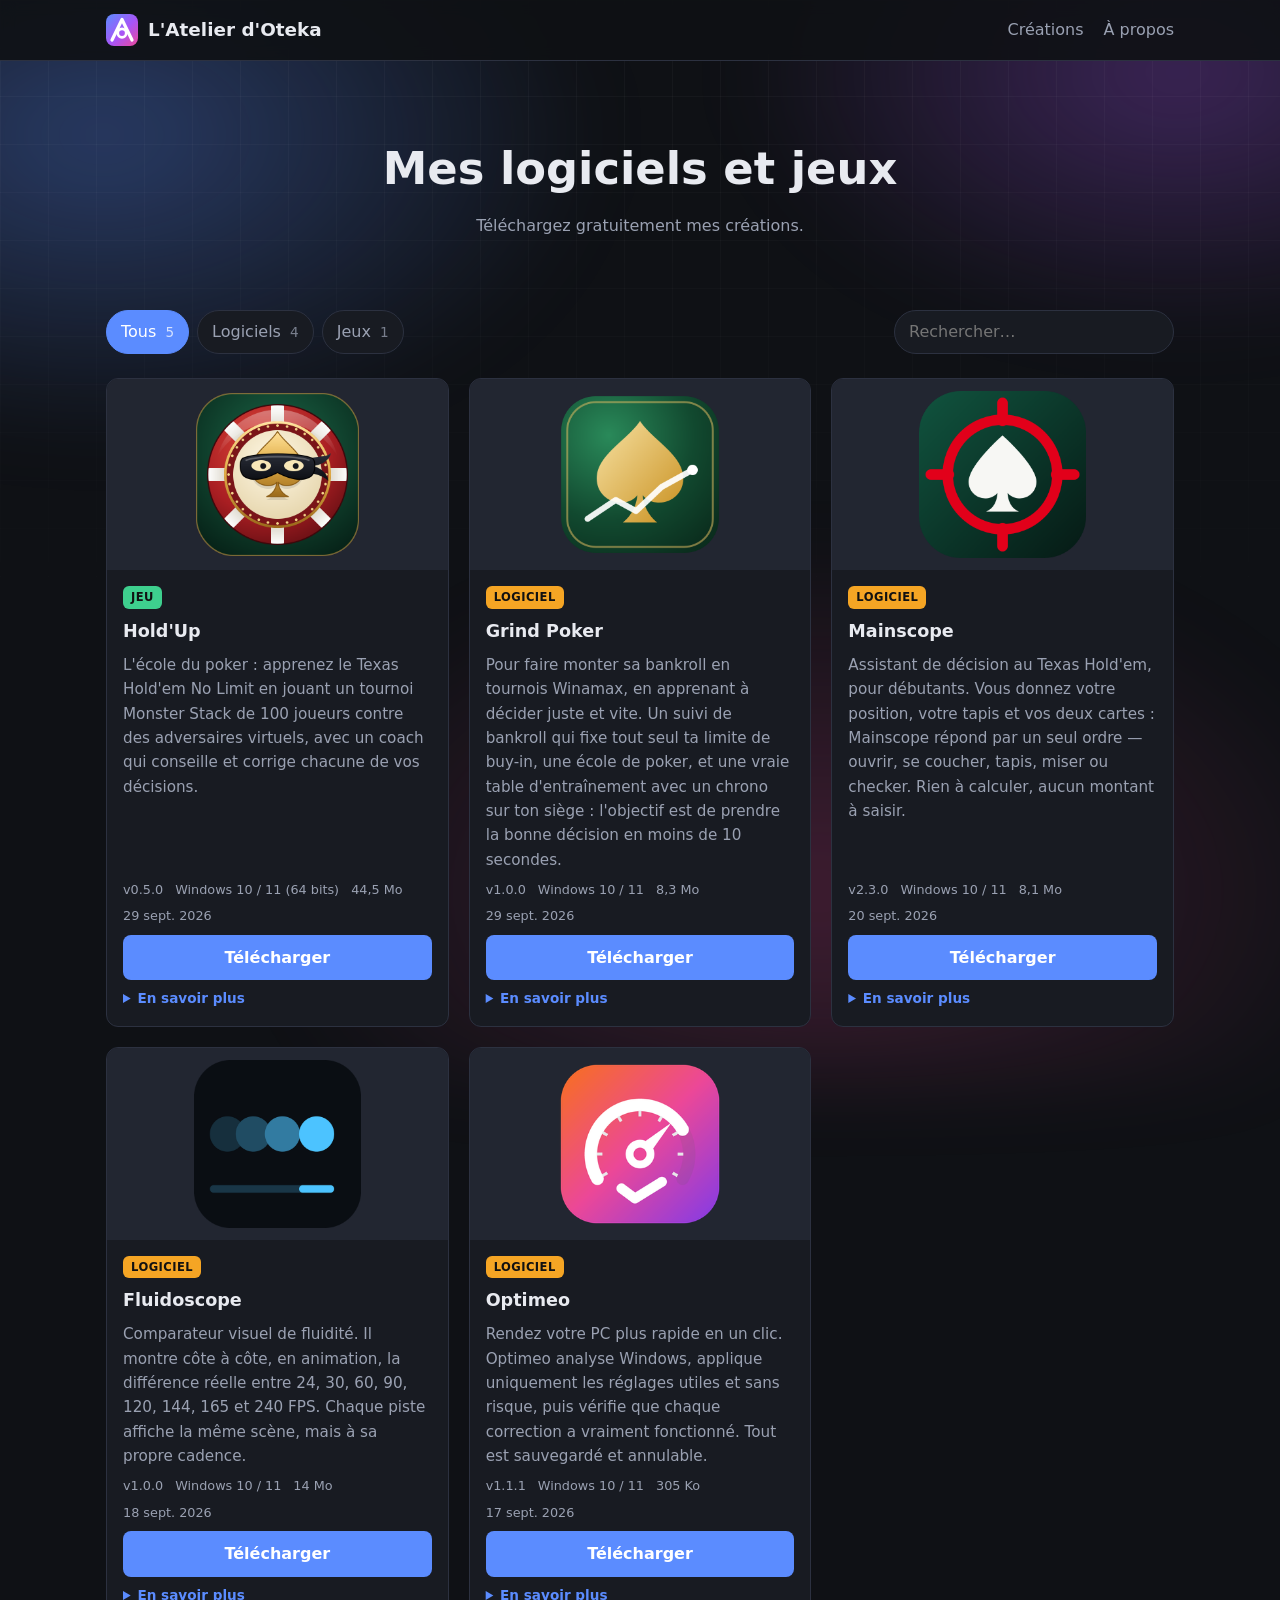
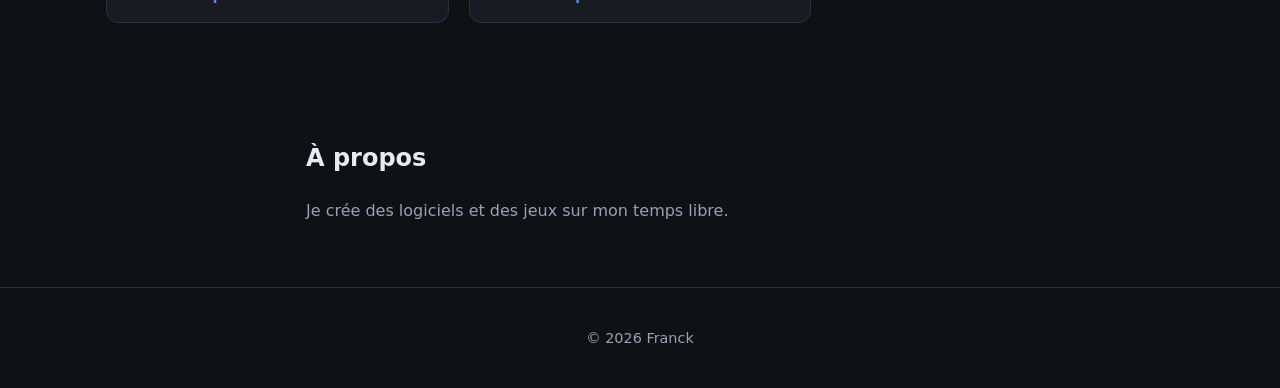
==== index.html @ 293b84cc "Réorganise les cartes et range le CSS - Cartes compactes : points forts, note et historique regroupé" ====
<!DOCTYPE html>
<!--
  index.html — Page unique du site de téléchargement.
  Le contenu (liste des créations, nom du site) est défini dans js/creations.js.
  L'affichage est généré par js/app.js. Aucune modification nécessaire ici
  pour ajouter une création.
-->
<html lang="fr">
<head>
  <meta charset="UTF-8">
  <meta name="viewport" content="width=device-width, initial-scale=1.0">
  <title>L'Atelier d'Oteka</title>
  <meta name="description" content="Logiciels et jeux à télécharger gratuitement.">
  <link rel="icon" type="image/svg+xml" href="images/logo.svg">
  <link rel="apple-touch-icon" href="images/logo-512.png">
  <link rel="stylesheet" href="css/style.css">
</head>
<body>

  <!-- En-tête : nom du site + navigation -->
  <header class="entete">
    <div class="conteneur entete__contenu">
      <!-- Le nom est dans un <span> séparé : app.js le remplace sans effacer l'image -->
      <a href="#" class="logo">
        <img class="logo__image" src="images/logo.svg" alt="" width="32" height="32">
        <span id="site-nom">L'Atelier d'Oteka</span>
      </a>
      <nav class="nav">
        <a href="#creations">Créations</a>
        <a href="#apropos">À propos</a>
      </nav>
    </div>
  </header>

  <main>
    <!-- Bandeau d'accueil -->
    <section class="hero">
      <div class="conteneur">
        <h1 id="site-titre">Mes logiciels et jeux</h1>
        <p id="site-description" class="hero__texte">Téléchargez gratuitement mes créations.</p>
      </div>
    </section>

    <!-- Liste des créations -->
    <section id="creations" class="conteneur section">
      <!-- Barre d'outils : filtres par type + recherche -->
      <div class="outils">
        <div class="filtres" role="tablist" aria-label="Filtrer par type">
          <button class="filtre actif" data-filtre="tous">Tous <span class="compteur" data-compteur="tous">0</span></button>
          <button class="filtre" data-filtre="logiciel">Logiciels <span class="compteur" data-compteur="logiciel">0</span></button>
          <button class="filtre" data-filtre="jeu">Jeux <span class="compteur" data-compteur="jeu">0</span></button>
        </div>
        <input type="search" id="recherche" class="recherche" placeholder="Rechercher…" aria-label="Rechercher une création">
      </div>

      <!-- Grille remplie par app.js -->
      <div id="grille" class="grille" aria-live="polite"></div>

      <!-- Message affiché quand aucune création ne correspond -->
      <p id="vide" class="vide" hidden>Aucune création pour le moment. Revenez bientôt !</p>
    </section>

    <!-- À propos -->
    <section id="apropos" class="conteneur section apropos">
      <h2>À propos</h2>
      <p id="site-apropos">Je crée des logiciels et des jeux sur mon temps libre.</p>
    </section>
  </main>

  <footer class="pied">
    <div class="conteneur">
      <p>© <span id="annee"></span> <span id="site-auteur">Franck</span></p>
    </div>
  </footer>

  <!-- Ordre important : les données d'abord, puis le script d'affichage.
       Le ?v= force les navigateurs à recharger les scripts au lieu de servir
       une version gardée en cache : CHANGER CETTE DATE à chaque publication,
       sinon les visiteurs ne verront pas la nouvelle création. -->
  <script src="js/creations.js?v=2026-09-29"></script>
  <script src="js/app.js?v=2026-09-29"></script>
</body>
</html>
---- css/style.css ----
/* ==========================================================================
   style.css — Styles du site de téléchargement.
   Pour changer l'apparence, modifier d'abord les variables de :root
   (couleurs, arrondis, police). Thème par défaut : sombre et sobre.
   ========================================================================== */

/* ---------- Variables de thème ---------- */
:root {
  --fond: #0f1115;          /* fond de page */
  --surface: #181b22;       /* fond des cartes */
  --surface-2: #222631;     /* survol / champs */
  --bordure: #2c3140;
  --texte: #e8eaf0;
  --texte-doux: #9aa1b2;
  --accent: #5b8cff;        /* couleur principale (boutons, liens) */
  --accent-texte: #ffffff;
  --jeu: #3ecf8e;           /* badge "Jeu" */
  --logiciel: #f5a524;      /* badge "Logiciel" */
  --rayon: 12px;
  --police: system-ui, -apple-system, "Segoe UI", Roboto, sans-serif;
  /* Halos du fond animé */
  --halo-1: rgba(91, 140, 255, 0.35);   /* bleu (accent) */
  --halo-2: rgba(168, 85, 247, 0.30);   /* violet */
  --halo-3: rgba(236, 72, 153, 0.22);   /* rose */
}

/* ---------- Base ---------- */
*, *::before, *::after { box-sizing: border-box; }
html { scroll-behavior: smooth; }
body {
  margin: 0;
  background: var(--fond);
  color: var(--texte);
  font-family: var(--police);
  line-height: 1.6;
}
a { color: var(--accent); text-decoration: none; }
img { max-width: 100%; display: block; }

.conteneur { width: 100%; max-width: 1100px; margin: 0 auto; padding: 0 16px; }
.section { padding: 48px 16px; }

/* ---------- Fond d'écran animé (100 % CSS, aucune image) ----------
   ::before = halos de couleur flous qui dérivent lentement
   ::after  = grille fine qui s'estompe vers le bas
   Couleurs modifiables via --halo-1/2/3 dans :root. */
body::before,
body::after {
  content: "";
  position: fixed;
  inset: 0;
  z-index: -1;
  pointer-events: none;
}
body::before {
  inset: -20%;
  background:
    radial-gradient(40% 35% at 20% 25%, var(--halo-1), transparent 70%),
    radial-gradient(35% 30% at 80% 20%, var(--halo-2), transparent 70%),
    radial-gradient(45% 40% at 60% 85%, var(--halo-3), transparent 70%);
  filter: blur(40px);
  animation: derive-halos 30s ease-in-out infinite alternate;
}
body::after {
  background-image:
    linear-gradient(rgba(255, 255, 255, 0.035) 1px, transparent 1px),
    linear-gradient(90deg, rgba(255, 255, 255, 0.035) 1px, transparent 1px);
  background-size: 48px 48px;
  -webkit-mask-image: linear-gradient(to bottom, #000 0%, transparent 75%);
  mask-image: linear-gradient(to bottom, #000 0%, transparent 75%);
}
@keyframes derive-halos {
  0%   { transform: translate(0, 0) rotate(0deg) scale(1); }
  50%  { transform: translate(4%, -3%) rotate(8deg) scale(1.08); }
  100% { transform: translate(-3%, 4%) rotate(-6deg) scale(1); }
}
/* Pas d'animation si l'utilisateur a demandé moins de mouvements */
@media (prefers-reduced-motion: reduce) {
  body::before { animation: none; }
}

/* ---------- En-tête ---------- */
.entete {
  position: sticky; top: 0; z-index: 10;
  background: rgba(15, 17, 21, 0.9);
  backdrop-filter: blur(8px);
  border-bottom: 1px solid var(--bordure);
}
.entete__contenu { display: flex; align-items: center; justify-content: space-between; height: 60px; }
.logo { display: flex; align-items: center; gap: 10px; color: var(--texte); font-weight: 700; font-size: 1.15rem; }
.logo__image { width: 32px; height: 32px; }
.nav { display: flex; gap: 20px; }
.nav a { color: var(--texte-doux); }
.nav a:hover { color: var(--texte); }
.logo, .nav a { white-space: nowrap; }

/* ---------- Bandeau d'accueil ---------- */
.hero { padding: 72px 0 24px; text-align: center; }
.hero h1 { margin: 0 0 8px; font-size: clamp(1.8rem, 5vw, 2.8rem); }
.hero__texte { margin: 0; color: var(--texte-doux); }

/* ---------- Barre d'outils (filtres + recherche) ---------- */
.outils { display: flex; flex-wrap: wrap; gap: 12px; justify-content: space-between; margin-bottom: 24px; }
.filtres { display: flex; flex-wrap: wrap; gap: 8px; }
.filtre {
  font: inherit; cursor: pointer;
  padding: 8px 14px; border-radius: 999px;
  border: 1px solid var(--bordure); background: var(--surface); color: var(--texte-doux);
}
.filtre:hover { background: var(--surface-2); color: var(--texte); }
.filtre.actif { background: var(--accent); border-color: var(--accent); color: var(--accent-texte); }
.compteur { opacity: 0.75; font-size: 0.85em; margin-left: 4px; }
.recherche {
  font: inherit; padding: 8px 14px; min-width: 220px; flex: 0 1 280px;
  border-radius: 999px; border: 1px solid var(--bordure);
  background: var(--surface); color: var(--texte);
}
.recherche:focus { outline: 2px solid var(--accent); outline-offset: 1px; }

/* ---------- Grille de cartes ---------- */
.grille { display: grid; grid-template-columns: repeat(auto-fill, minmax(260px, 1fr)); gap: 20px; }

.carte {
  display: flex; flex-direction: column;
  background: var(--surface); border: 1px solid var(--bordure);
  border-radius: var(--rayon); overflow: hidden;
  transition: transform 0.15s ease, border-color 0.15s ease;
}
.carte:hover { transform: translateY(-3px); border-color: var(--accent); }

/* contain : l'image entière reste visible (logo carré ou capture 16:9) */
.carte__image { aspect-ratio: 16 / 9; background: var(--surface-2); object-fit: contain; padding: 12px; width: 100%; }
/* Remplaçant quand aucune image n'est fournie : initiale du titre */
.carte__image--vide {
  display: flex; align-items: center; justify-content: center;
  font-size: 3rem; font-weight: 700; color: var(--texte-doux);
}

.carte__corps { display: flex; flex-direction: column; gap: 8px; padding: 16px; flex: 1; }
.carte__titre { margin: 0; font-size: 1.1rem; }
.carte__desc { margin: 0; color: var(--texte-doux); font-size: 0.95rem; flex: 1; }
.carte__infos { display: flex; flex-wrap: wrap; gap: 6px 12px; font-size: 0.8rem; color: var(--texte-doux); }

.badge {
  align-self: flex-start; font-size: 0.72rem; font-weight: 700; text-transform: uppercase;
  letter-spacing: 0.04em; padding: 2px 8px; border-radius: 6px; color: #111;
}
.badge--jeu { background: var(--jeu); }
.badge--logiciel { background: var(--logiciel); }

.bouton {
  display: inline-block; text-align: center; font-weight: 600;
  padding: 10px 14px; border-radius: 8px;
  background: var(--accent); color: var(--accent-texte);
}
.bouton:hover { filter: brightness(1.1); }
.bouton--desactive { background: var(--surface-2); color: var(--texte-doux); pointer-events: none; }

/* Bloc repliable « En savoir plus » : points forts, note, historique */
.details { font-size: 0.85rem; }
.details > summary { cursor: pointer; color: var(--accent); font-weight: 600; }
.details__contenu { display: flex; flex-direction: column; gap: 10px; margin-top: 10px; }
/* Liste optionnelle de points forts (champ "points" de creations.js) */
.carte__points { margin: 0; padding: 0; list-style: none; display: flex; flex-direction: column; gap: 4px; font-size: 0.85rem; }
.carte__points li { position: relative; padding-left: 18px; }
.carte__points li::before { content: "✓"; position: absolute; left: 0; color: var(--jeu); font-weight: 700; }
/* Message optionnel sous le bouton (champ "note" de creations.js) */
.carte__note {
  margin: 0; font-size: 0.78rem; line-height: 1.45; color: var(--texte-doux);
  padding: 8px 10px; border-radius: 8px; background: var(--surface-2);
}
/* Sous-bloc repliable « Historique des versions » (champ "historique") */
.historique { font-size: 0.82rem; border-top: 1px solid var(--bordure); padding-top: 8px; }
.historique summary { cursor: pointer; color: var(--accent); font-weight: 600; }
.historique__liste { list-style: none; margin: 8px 0 0; padding: 0; display: flex; flex-direction: column; gap: 10px; }
.historique__entete { display: flex; justify-content: space-between; gap: 8px; }
.historique__entete span { color: var(--texte-doux); }
.historique__version ul { margin: 4px 0 0; padding-left: 18px; color: var(--texte-doux); }

/* ---------- Divers ---------- */
.vide {
  text-align: center; color: var(--texte-doux);
  padding: 48px 16px; border: 1px dashed var(--bordure); border-radius: var(--rayon);
}
.apropos { max-width: 700px; }
.apropos p { color: var(--texte-doux); }
.pied { border-top: 1px solid var(--bordure); padding: 24px 0; text-align: center; color: var(--texte-doux); font-size: 0.9rem; }

/* ---------- Mobile ---------- */
@media (max-width: 560px) {
  .logo { font-size: 1rem; gap: 8px; }
  .logo__image { width: 28px; height: 28px; }
  .nav { gap: 12px; font-size: 0.9rem; }
  .recherche { flex: 1 1 100%; min-width: 0; }
  .hero { padding-top: 48px; }
}
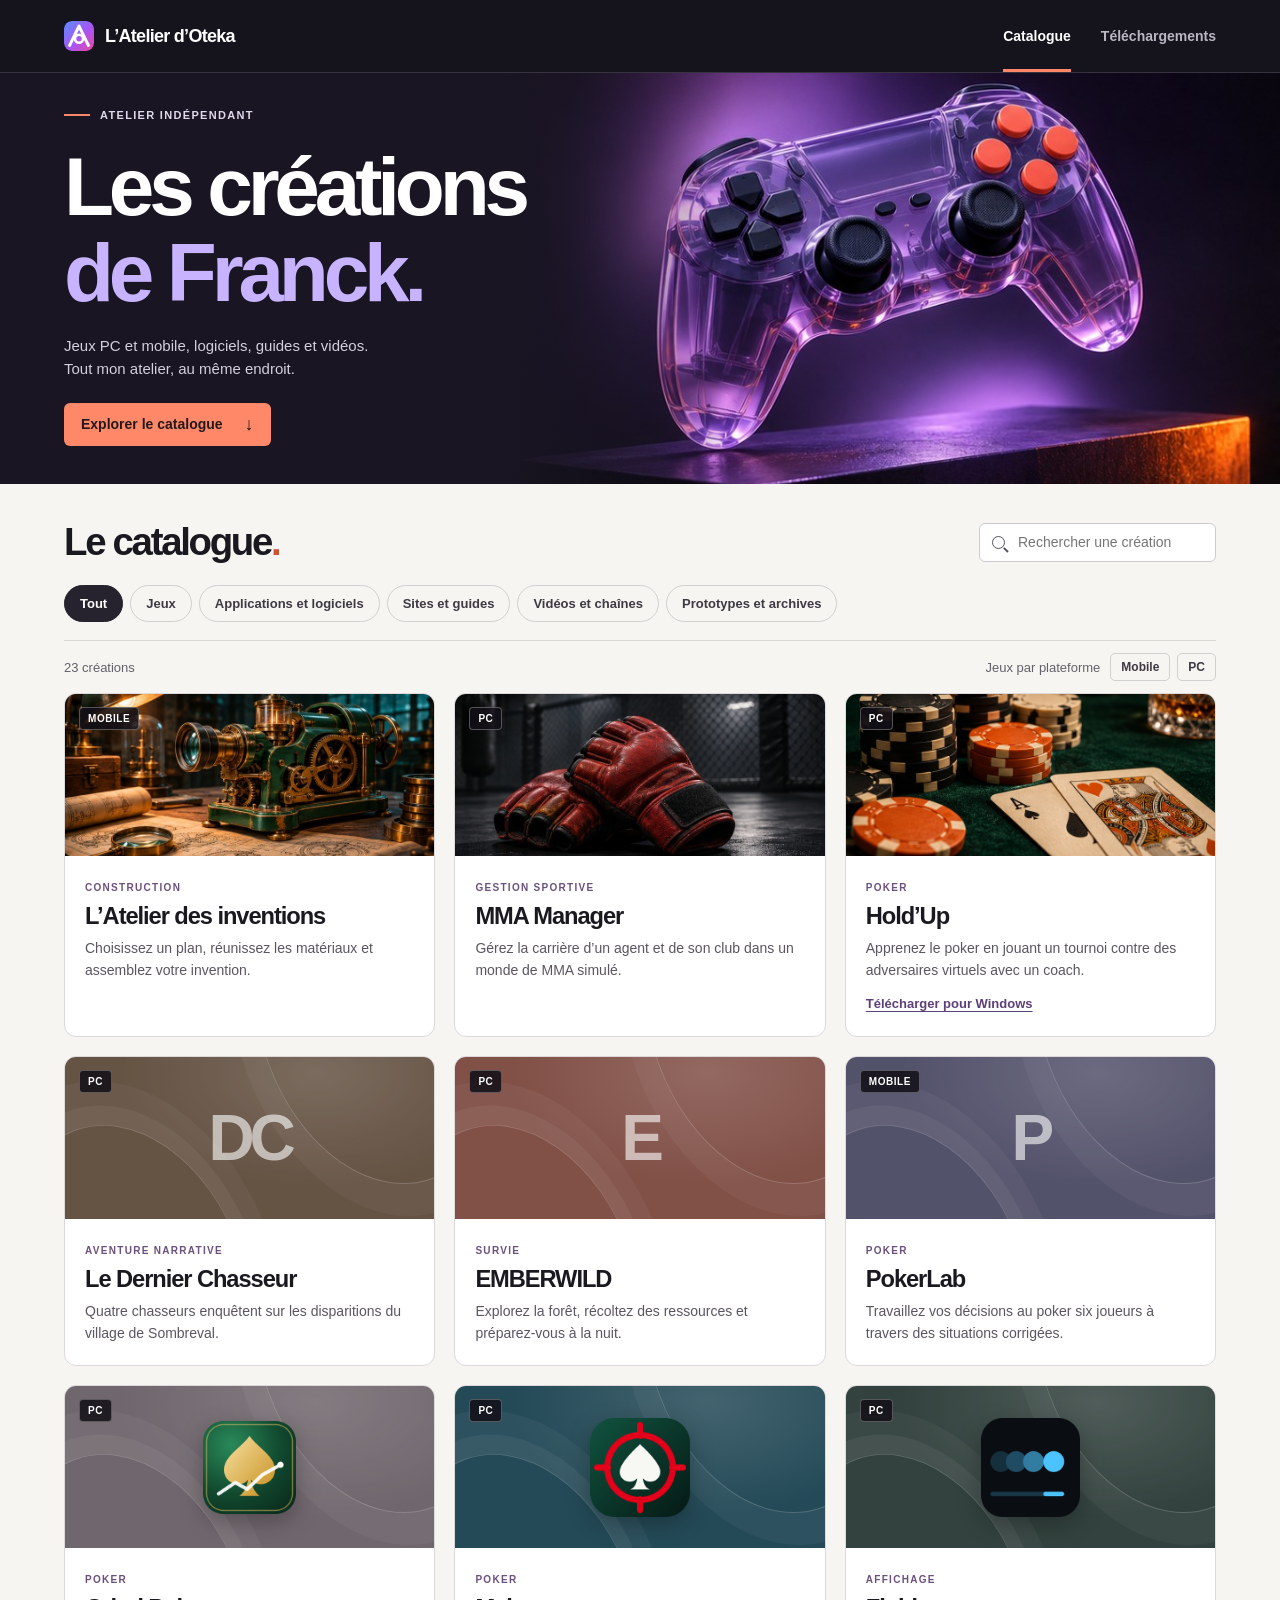
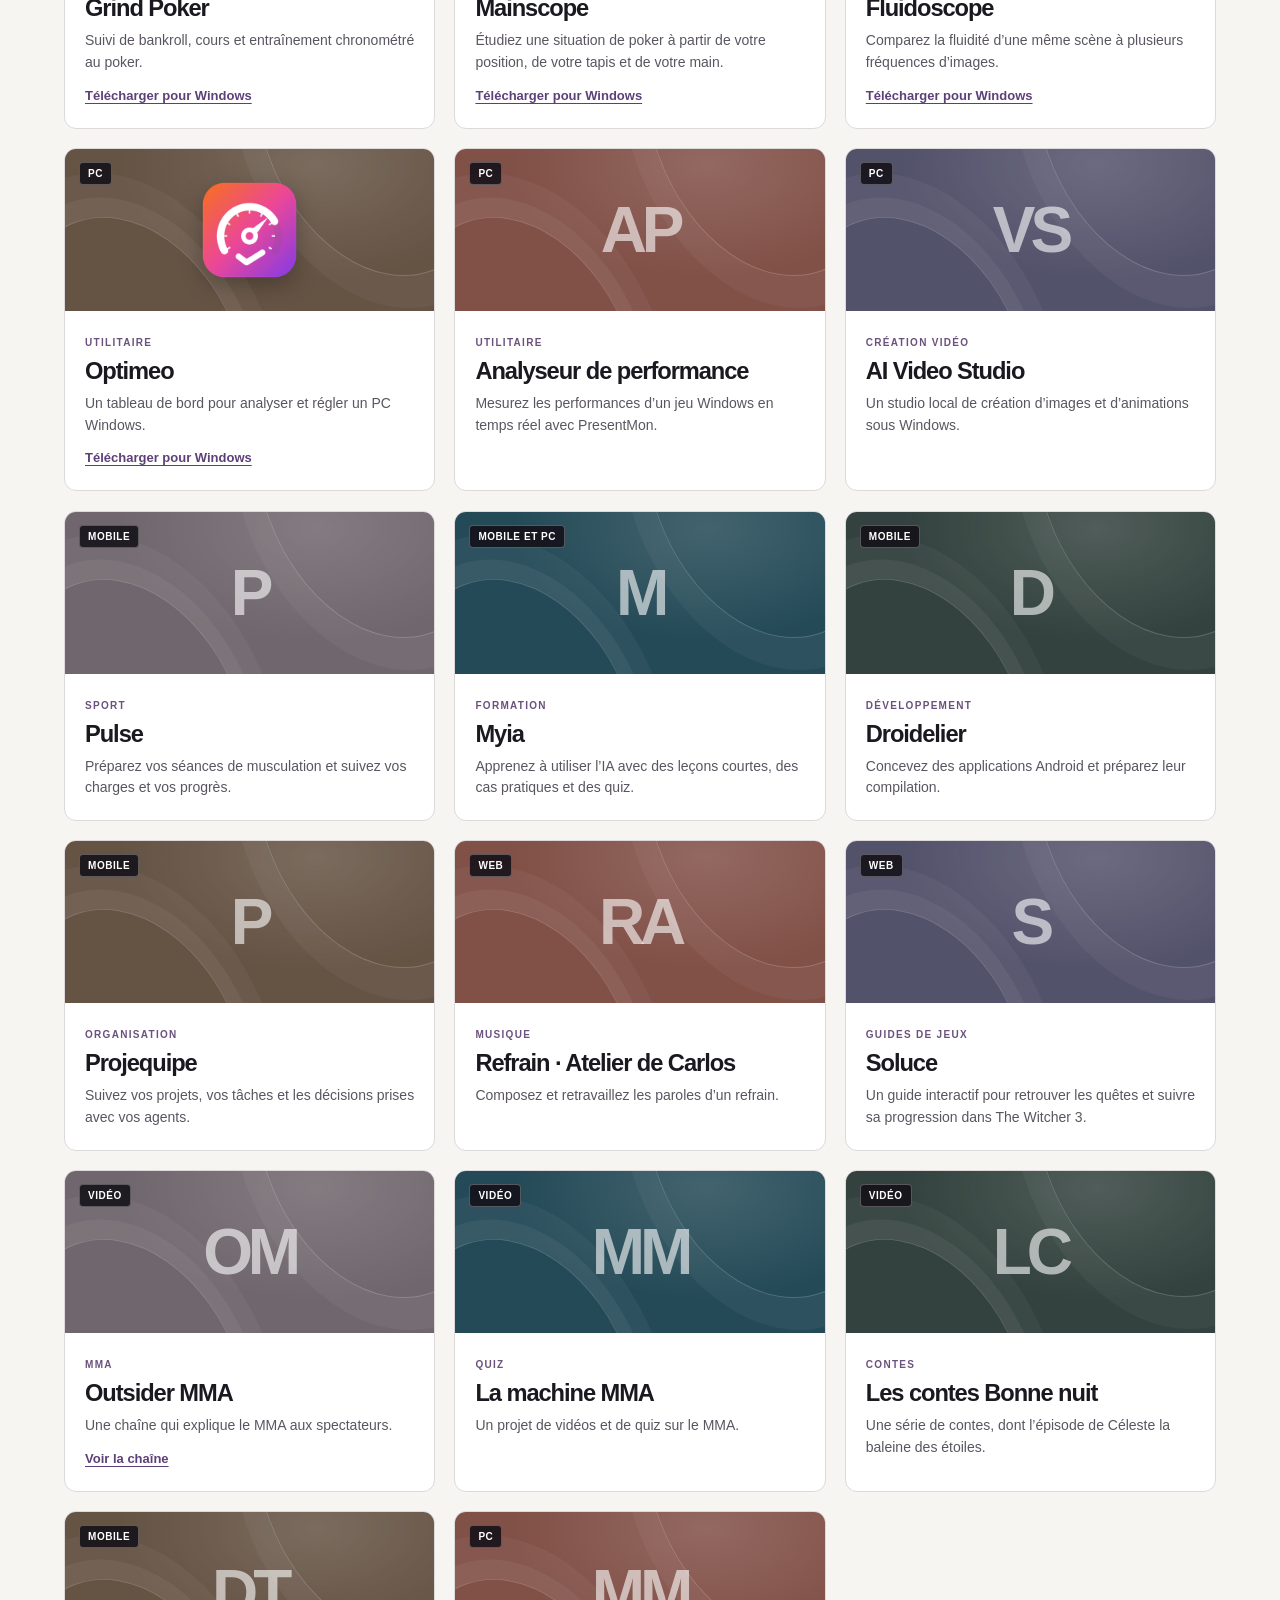
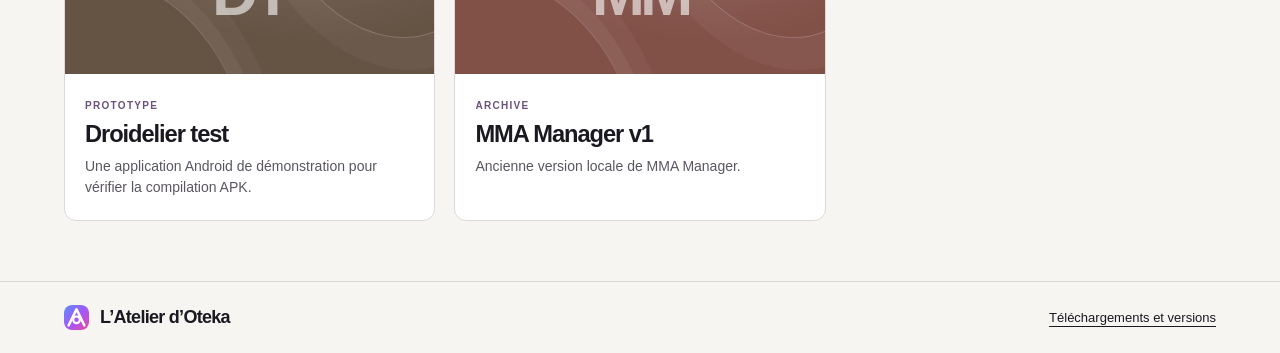
==== commit 525641d9: "Publier le catalogue de L’Atelier d’Oteka et la nouvelle page de téléchargements" ====
--- a/index.html
+++ b/index.html
@@ -1,83 +1,129 @@
-<!DOCTYPE html>
-<!--
-  index.html — Page unique du site de téléchargement.
-  Le contenu (liste des créations, nom du site) est défini dans js/creations.js.
-  L'affichage est généré par js/app.js. Aucune modification nécessaire ici
-  pour ajouter une création.
--->
+<!doctype html>
 <html lang="fr">
 <head>
-  <meta charset="UTF-8">
-  <meta name="viewport" content="width=device-width, initial-scale=1.0">
-  <title>L'Atelier d'Oteka</title>
-  <meta name="description" content="Logiciels et jeux à télécharger gratuitement.">
-  <link rel="icon" type="image/svg+xml" href="images/logo.svg">
-  <link rel="apple-touch-icon" href="images/logo-512.png">
-  <link rel="stylesheet" href="css/style.css">
+  <meta charset="utf-8">
+  <meta name="viewport" content="width=device-width,initial-scale=1">
+  <meta name="description" content="Les jeux, applications, guides et vidéos de Franck.">
+  <meta name="theme-color" content="#15131c">
+  <link rel="icon" href="images/logo.svg">
+  <link rel="stylesheet" href="css/atelier.css">
+  <title>Catalogue — L’Atelier d’Oteka</title>
 </head>
-<body>
-
-  <!-- En-tête : nom du site + navigation -->
-  <header class="entete">
-    <div class="conteneur entete__contenu">
-      <!-- Le nom est dans un <span> séparé : app.js le remplace sans effacer l'image -->
-      <a href="#" class="logo">
-        <img class="logo__image" src="images/logo.svg" alt="" width="32" height="32">
-        <span id="site-nom">L'Atelier d'Oteka</span>
-      </a>
-      <nav class="nav">
-        <a href="#creations">Créations</a>
-        <a href="#apropos">À propos</a>
-      </nav>
-    </div>
-  </header>
-
-  <main>
-    <!-- Bandeau d'accueil -->
-    <section class="hero">
-      <div class="conteneur">
-        <h1 id="site-titre">Mes logiciels et jeux</h1>
-        <p id="site-description" class="hero__texte">Téléchargez gratuitement mes créations.</p>
-      </div>
-    </section>
-
-    <!-- Liste des créations -->
-    <section id="creations" class="conteneur section">
-      <!-- Barre d'outils : filtres par type + recherche -->
-      <div class="outils">
-        <div class="filtres" role="tablist" aria-label="Filtrer par type">
-          <button class="filtre actif" data-filtre="tous">Tous <span class="compteur" data-compteur="tous">0</span></button>
-          <button class="filtre" data-filtre="logiciel">Logiciels <span class="compteur" data-compteur="logiciel">0</span></button>
-          <button class="filtre" data-filtre="jeu">Jeux <span class="compteur" data-compteur="jeu">0</span></button>
-        </div>
-        <input type="search" id="recherche" class="recherche" placeholder="Rechercher…" aria-label="Rechercher une création">
-      </div>
-
-      <!-- Grille remplie par app.js -->
-      <div id="grille" class="grille" aria-live="polite"></div>
-
-      <!-- Message affiché quand aucune création ne correspond -->
-      <p id="vide" class="vide" hidden>Aucune création pour le moment. Revenez bientôt !</p>
-    </section>
-
-    <!-- À propos -->
-    <section id="apropos" class="conteneur section apropos">
-      <h2>À propos</h2>
-      <p id="site-apropos">Je crée des logiciels et des jeux sur mon temps libre.</p>
-    </section>
-  </main>
-
-  <footer class="pied">
-    <div class="conteneur">
-      <p>© <span id="annee"></span> <span id="site-auteur">Franck</span></p>
-    </div>
-  </footer>
-
-  <!-- Ordre important : les données d'abord, puis le script d'affichage.
-       Le ?v= force les navigateurs à recharger les scripts au lieu de servir
-       une version gardée en cache : CHANGER CETTE DATE à chaque publication,
-       sinon les visiteurs ne verront pas la nouvelle création. -->
-  <script src="js/creations.js?v=2026-09-29"></script>
-  <script src="js/app.js?v=2026-09-29"></script>
-</body>
-</html>
+<body><header class="top"><div class="wrap topline">
+  <a class="brand" href="index.html"><img src="images/logo.svg" width="30" height="30" alt="">L’Atelier d’Oteka</a>
+  <nav class="mainnav" aria-label="Navigation principale">
+    <a href="#catalogue" aria-current="page">Catalogue</a>
+    <a href="telechargements.html">Téléchargements</a>
+  </nav>
+</div></header>
+<main>
+  <section class="hero"><div class="hero-art" aria-hidden="true"></div><div class="wrap hero-inner">
+    <div class="hero-copy"><p class="kicker"><i></i> Atelier indépendant</p>
+    <h1>Les créations<br><em>de Franck.</em></h1>
+    <p class="intro">Jeux PC et mobile, logiciels, guides et vidéos.<br>Tout mon atelier, au même endroit.</p>
+    <a class="action" href="#catalogue">Explorer le catalogue <span aria-hidden="true">↓</span></a>
+    </div></div></section>
+  <section id="catalogue" class="wrap collection" aria-labelledby="catalogue-title">
+    <div class="sectionhead"><h2 id="catalogue-title">Le catalogue<span class="dot">.</span></h2><label class="search"><span aria-hidden="true" class="lens"></span><input id="q" type="search" aria-label="Rechercher une création" placeholder="Rechercher une création"></label></div>
+    <nav class="bar" aria-label="Catégories"><button data-category="-1" aria-pressed="true">Tout</button>
+<button data-category="0" aria-pressed="false">Jeux</button>
+<button data-category="1" aria-pressed="false">Applications et logiciels</button>
+<button data-category="2" aria-pressed="false">Sites et guides</button>
+<button data-category="3" aria-pressed="false">Vidéos et chaînes</button>
+<button data-category="4" aria-pressed="false">Prototypes et archives</button></nav>
+    <div class="subrow"><p aria-live="polite" id="result">23 créations</p><div class="devices" role="group" aria-label="Jeux par plateforme"><span>Jeux par plateforme</span><button data-platform="Mobile" aria-pressed="false">Mobile</button><button data-platform="PC" aria-pressed="false">PC</button></div></div>
+    <div class="cards"><article data-group="0" data-device="Mobile">
+    <div class="visual photo" style="--tint:#70666d"><img class="cover" src="images/inventions.jpg" alt="" loading="lazy"><span class="device">Mobile</span></div>
+    <div class="body"><span class="meta">Construction</span><h3>L’Atelier des inventions</h3><p>Choisissez un plan, réunissez les matériaux et assemblez votre invention.</p></div>
+  </article>
+<article data-group="0" data-device="PC">
+    <div class="visual photo" style="--tint:#244a57"><img class="cover" src="images/mma.jpg" alt="" loading="lazy"><span class="device">PC</span></div>
+    <div class="body"><span class="meta">Gestion sportive</span><h3>MMA Manager</h3><p>Gérez la carrière d’un agent et de son club dans un monde de MMA simulé.</p></div>
+  </article>
+<article data-group="0" data-device="PC">
+    <div class="visual photo" style="--tint:#33423e"><img class="cover" src="images/poker.jpg" alt="" loading="lazy"><span class="device">PC</span></div>
+    <div class="body"><span class="meta">Poker</span><h3>Hold’Up</h3><p>Apprenez le poker en jouant un tournoi contre des adversaires virtuels avec un coach.</p><a download href="telechargements/HoldUp-Installation-0.5.0.exe">Télécharger pour Windows</a></div>
+  </article>
+<article data-group="0" data-device="PC">
+    <div class="visual poster" style="--tint:#655344"><span class="lettermark" aria-hidden="true">DC</span><span class="device">PC</span></div>
+    <div class="body"><span class="meta">Aventure narrative</span><h3>Le Dernier Chasseur</h3><p>Quatre chasseurs enquêtent sur les disparitions du village de Sombreval.</p></div>
+  </article>
+<article data-group="0" data-device="PC">
+    <div class="visual poster" style="--tint:#815047"><span class="lettermark" aria-hidden="true">E</span><span class="device">PC</span></div>
+    <div class="body"><span class="meta">Survie</span><h3>EMBERWILD</h3><p>Explorez la forêt, récoltez des ressources et préparez-vous à la nuit.</p></div>
+  </article>
+<article data-group="0" data-device="Mobile">
+    <div class="visual poster" style="--tint:#53526b"><span class="lettermark" aria-hidden="true">P</span><span class="device">Mobile</span></div>
+    <div class="body"><span class="meta">Poker</span><h3>PokerLab</h3><p>Travaillez vos décisions au poker six joueurs à travers des situations corrigées.</p></div>
+  </article>
+<article data-group="1" data-device="PC">
+    <div class="visual poster" style="--tint:#70666d"><img class="emblem" src="images/grind-poker.png" alt="" loading="lazy"><span class="device">PC</span></div>
+    <div class="body"><span class="meta">Poker</span><h3>Grind Poker</h3><p>Suivi de bankroll, cours et entraînement chronométré au poker.</p><a download href="telechargements/GrindPoker-Installation-1.0.0.exe">Télécharger pour Windows</a></div>
+  </article>
+<article data-group="1" data-device="PC">
+    <div class="visual poster" style="--tint:#244a57"><img class="emblem" src="images/mainscope-1.0.0.png" alt="" loading="lazy"><span class="device">PC</span></div>
+    <div class="body"><span class="meta">Poker</span><h3>Mainscope</h3><p>Étudiez une situation de poker à partir de votre position, de votre tapis et de votre main.</p><a download href="telechargements/Mainscope-Installation-2.3.0.exe">Télécharger pour Windows</a></div>
+  </article>
+<article data-group="1" data-device="PC">
+    <div class="visual poster" style="--tint:#33423e"><img class="emblem" src="images/fluidoscope.png" alt="" loading="lazy"><span class="device">PC</span></div>
+    <div class="body"><span class="meta">Affichage</span><h3>Fluidoscope</h3><p>Comparez la fluidité d’une même scène à plusieurs fréquences d’images.</p><a download href="telechargements/Fluidoscope-1.0.0.exe">Télécharger pour Windows</a></div>
+  </article>
+<article data-group="1" data-device="PC">
+    <div class="visual poster" style="--tint:#655344"><img class="emblem" src="images/optimeo.png" alt="" loading="lazy"><span class="device">PC</span></div>
+    <div class="body"><span class="meta">Utilitaire</span><h3>Optimeo</h3><p>Un tableau de bord pour analyser et régler un PC Windows.</p><a download href="telechargements/Optimeo-Installation-1.1.1.exe">Télécharger pour Windows</a></div>
+  </article>
+<article data-group="1" data-device="PC">
+    <div class="visual poster" style="--tint:#815047"><span class="lettermark" aria-hidden="true">AP</span><span class="device">PC</span></div>
+    <div class="body"><span class="meta">Utilitaire</span><h3>Analyseur de performance</h3><p>Mesurez les performances d’un jeu Windows en temps réel avec PresentMon.</p></div>
+  </article>
+<article data-group="1" data-device="PC">
+    <div class="visual poster" style="--tint:#53526b"><span class="lettermark" aria-hidden="true">VS</span><span class="device">PC</span></div>
+    <div class="body"><span class="meta">Création vidéo</span><h3>AI Video Studio</h3><p>Un studio local de création d’images et d’animations sous Windows.</p></div>
+  </article>
+<article data-group="1" data-device="Mobile">
+    <div class="visual poster" style="--tint:#70666d"><span class="lettermark" aria-hidden="true">P</span><span class="device">Mobile</span></div>
+    <div class="body"><span class="meta">Sport</span><h3>Pulse</h3><p>Préparez vos séances de musculation et suivez vos charges et vos progrès.</p></div>
+  </article>
+<article data-group="1" data-device="Mobile et PC">
+    <div class="visual poster" style="--tint:#244a57"><span class="lettermark" aria-hidden="true">M</span><span class="device">Mobile et PC</span></div>
+    <div class="body"><span class="meta">Formation</span><h3>Myia</h3><p>Apprenez à utiliser l’IA avec des leçons courtes, des cas pratiques et des quiz.</p></div>
+  </article>
+<article data-group="1" data-device="Mobile">
+    <div class="visual poster" style="--tint:#33423e"><span class="lettermark" aria-hidden="true">D</span><span class="device">Mobile</span></div>
+    <div class="body"><span class="meta">Développement</span><h3>Droidelier</h3><p>Concevez des applications Android et préparez leur compilation.</p></div>
+  </article>
+<article data-group="1" data-device="Mobile">
+    <div class="visual poster" style="--tint:#655344"><span class="lettermark" aria-hidden="true">P</span><span class="device">Mobile</span></div>
+    <div class="body"><span class="meta">Organisation</span><h3>Projequipe</h3><p>Suivez vos projets, vos tâches et les décisions prises avec vos agents.</p></div>
+  </article>
+<article data-group="1" data-device="Web">
+    <div class="visual poster" style="--tint:#815047"><span class="lettermark" aria-hidden="true">RA</span><span class="device">Web</span></div>
+    <div class="body"><span class="meta">Musique</span><h3>Refrain · Atelier de Carlos</h3><p>Composez et retravaillez les paroles d’un refrain.</p></div>
+  </article>
+<article data-group="2" data-device="Web">
+    <div class="visual poster" style="--tint:#53526b"><span class="lettermark" aria-hidden="true">S</span><span class="device">Web</span></div>
+    <div class="body"><span class="meta">Guides de jeux</span><h3>Soluce</h3><p>Un guide interactif pour retrouver les quêtes et suivre sa progression dans The Witcher 3.</p></div>
+  </article>
+<article data-group="3" data-device="Vidéo">
+    <div class="visual poster" style="--tint:#70666d"><span class="lettermark" aria-hidden="true">OM</span><span class="device">Vidéo</span></div>
+    <div class="body"><span class="meta">MMA</span><h3>Outsider MMA</h3><p>Une chaîne qui explique le MMA aux spectateurs.</p><a href="https://youtube.com/@Outsidermma">Voir la chaîne</a></div>
+  </article>
+<article data-group="3" data-device="Vidéo">
+    <div class="visual poster" style="--tint:#244a57"><span class="lettermark" aria-hidden="true">MM</span><span class="device">Vidéo</span></div>
+    <div class="body"><span class="meta">Quiz</span><h3>La machine MMA</h3><p>Un projet de vidéos et de quiz sur le MMA.</p></div>
+  </article>
+<article data-group="3" data-device="Vidéo">
+    <div class="visual poster" style="--tint:#33423e"><span class="lettermark" aria-hidden="true">LC</span><span class="device">Vidéo</span></div>
+    <div class="body"><span class="meta">Contes</span><h3>Les contes Bonne nuit</h3><p>Une série de contes, dont l’épisode de Céleste la baleine des étoiles.</p></div>
+  </article>
+<article data-group="4" data-device="Mobile">
+    <div class="visual poster" style="--tint:#655344"><span class="lettermark" aria-hidden="true">DT</span><span class="device">Mobile</span></div>
+    <div class="body"><span class="meta">Prototype</span><h3>Droidelier test</h3><p>Une application Android de démonstration pour vérifier la compilation APK.</p></div>
+  </article>
+<article data-group="4" data-device="PC">
+    <div class="visual poster" style="--tint:#815047"><span class="lettermark" aria-hidden="true">MM</span><span class="device">PC</span></div>
+    <div class="body"><span class="meta">Archive</span><h3>MMA Manager v1</h3><p>Ancienne version locale de MMA Manager.</p></div>
+  </article></div>
+    <p id="empty" class="empty" hidden>Aucune création ne correspond à cette recherche.</p>
+  </section></main><footer><div class="wrap foot"><a class="brand" href="index.html"><img src="images/logo.svg" width="25" height="25" alt="">L’Atelier d’Oteka</a><a href="telechargements.html#creations">Téléchargements et versions</a></div></footer>
+<script src="js/catalogue.js"></script></body></html>
--- a/css/atelier.css
+++ b/css/atelier.css
@@ -0,0 +1,139 @@
+:root {
+  color-scheme: light;
+  --paper: #f6f5f2;
+  --ink: #1b1920;
+  --muted: #65616b;
+  --line: #dad7d7;
+  --night: #15131c;
+  --coral: #ff8869;
+  --violet: #c7b3ff;
+  --display: "Bahnschrift", "Arial", sans-serif;
+  --sans: "Inter", "Segoe UI", sans-serif;
+}
+* { box-sizing: border-box }
+html { scroll-behavior: smooth }
+body { margin: 0; font: 16px/1.5 var(--sans); background: var(--paper); color: var(--ink) }
+a { color: inherit }
+button, input { font: inherit }
+button, summary { cursor: pointer }
+a:focus-visible, button:focus-visible, input:focus-visible, summary:focus-visible { outline: 3px solid #9976e9; outline-offset: 3px }
+[hidden] { display: none !important }
+.wrap { width: min(1240px, 90%); margin-inline: auto }
+.top { color: #fff; background: var(--night); border-bottom: 1px solid #36323f }
+.topline, .foot, .sectionhead, .tools, .subrow { display: flex; justify-content: space-between; align-items: center; gap: 20px }
+.topline { min-height: 72px }
+.brand { display: inline-flex; align-items: center; gap: 11px; text-decoration: none; font-size: 18px; font-weight: 720; letter-spacing: -.04em }
+.brand img { border-radius: 8px }
+.mainnav { display: flex; gap: 30px; align-self: stretch }
+.mainnav a { position: relative; display: grid; place-items: center; font-size: 14px; font-weight: 550; text-decoration: none; color: #bab6c3 }
+.mainnav a[aria-current], .mainnav a:hover { color: #fff }
+.mainnav a[aria-current]::after { content: ""; position: absolute; left: 0; right: 0; bottom: 0; height: 3px; background: var(--coral) }
+.hero { position: relative; isolation: isolate; overflow: hidden; background: #191522; color: #fff }
+.hero-art { position: absolute; inset: 0 0 0 39%; z-index: -1; background: linear-gradient(90deg,#191522 0%,transparent 30%), url("../images/studio.jpg") center 53% / cover no-repeat }
+.hero-inner { display: flex; align-items: center; min-height: clamp(365px,31vw,475px); padding-block: 34px 38px }
+.hero-copy { position: relative }
+.kicker, .meta, .badge, .device { font-size: 11px; font-weight: 700; letter-spacing: .12em; text-transform: uppercase }
+.kicker { margin: 0 0 20px; display: flex; align-items: center; gap: 10px; color: #e0d8ec }
+.kicker i { display: block; height: 2px; width: 26px; background: var(--coral) }
+h1, h2, h3 { font-family: var(--display); margin: 0; line-height: 1.06 }
+h1 { font-size: clamp(62px,6.4vw,102px); font-weight: 750; letter-spacing: -.063em }
+h1 em { color: var(--violet); font-style: normal }
+.intro, .download-hero p { color: #d4cfdc; line-height: 1.55; margin: 17px 0 22px; font-size: clamp(15px,1.1vw,18px) }
+.action, .bouton { display: inline-flex; align-items: center; justify-content: center; gap: 22px; background: var(--coral); color: #24181b; border-radius: 6px; text-decoration: none; padding: 11px 17px; font-size: 14px; font-weight: 700 }
+.action span { font-size: 18px; line-height: 1 }
+.action:hover, .bouton:hover { background: #ffac94 }
+.collection { padding-block: clamp(30px,3vw,48px) 60px; scroll-margin-top: 12px }
+h2 { font-size: clamp(32px,3vw,48px); letter-spacing: -.06em }
+.dot { color: #c75338 }
+.search { display: flex; align-items: center; padding: 0 12px; gap: 10px; min-height: 39px; border: 1px solid #cdc9cd; border-radius: 6px; background: #fff }
+.search:focus-within { outline: 2px solid #7854ad }
+.search input { padding: 8px 0; width: 185px; max-width: 100%; min-width: 0; border: 0; background: transparent; color: var(--ink); outline: none; font-size: 14px }
+.lens { position: relative; width: 13px; height: 13px; border: 1.7px solid #56525d; border-radius: 50%; margin-right: 3px }
+.lens::after { content: ""; position: absolute; right: -5px; bottom: -3px; width: 6px; height: 1.7px; background: #56525d; transform: rotate(45deg) }
+.bar, .filtres, .devices { display: flex; align-items: center; gap: 7px; flex-wrap: wrap }
+.bar { padding-block: 22px 18px; border-bottom: 1px solid var(--line) }
+.bar button, .filtre, .devices button { color: #3e3943; border: 1px solid #d3cfd1; background: transparent; border-radius: 99px; padding: 8px 15px; font-size: 13px; font-weight: 600 }
+button[aria-pressed="true"], .filtre.actif { background: #27232e; border-color: #27232e; color: white }
+.bar button:hover, .filtre:hover, .devices button:hover { border-color: #766b80 }
+.subrow { padding-block: 12px; color: var(--muted); font-size: 13px }
+.subrow p { margin: 0 }
+.devices span { margin-right: 3px }
+.devices button { padding: 4px 10px; font-size: 12px; border-radius: 5px }
+.cards, .grille { display: grid; grid-template-columns: repeat(3,minmax(0,1fr)); gap: clamp(14px,1.5vw,24px) }
+article { background: #fff; border: 1px solid #ddd9da; border-radius: 12px; overflow: hidden; min-width: 0 }
+.visual { position: relative; aspect-ratio: 2.28; overflow: hidden; isolation: isolate; background: var(--tint) }
+.cover { display: block; width: 100%; height: 100%; object-fit: cover }
+.device { position: absolute; left: 14px; top: 13px; background: rgba(19,17,24,.87); color: #fff; border: 1px solid #ffffff47; border-radius: 4px; padding: 3px 8px; letter-spacing: .055em; font-size: 10px }
+.poster { display: grid; place-items: center; background: radial-gradient(ellipse at 68% 10%,#ffffff24,transparent 55%),var(--tint) }
+.poster::before, .poster::after { content: ""; position: absolute; z-index: -1; height: 200%; aspect-ratio: 1; border: 1px solid #ffffff32; border-radius: 50%; transform: rotate(-20deg) scaleX(.7) }
+.poster::before { right: 38%; bottom: -140%; box-shadow: 0 0 0 20px #ffffff0d,0 0 0 45px #ffffff0a }
+.poster::after { left: 40%; top: -120%; box-shadow: 0 0 0 33px #ffffff0a }
+.emblem { width: 27%; max-height: 82%; object-fit: contain; filter: drop-shadow(0 7px 11px #0004) }
+.lettermark { font: 720 clamp(48px,5vw,83px)/1 var(--display); letter-spacing: -.08em; color: #fff9 }
+.body, .carte__corps { padding: 18px 20px 21px }
+.meta, .badge { color: #6b517d; font-size: 10px; letter-spacing: .13em }
+h3 { font-size: clamp(23px,1.85vw,30px); letter-spacing: -.045em; margin-top: 6px }
+.body p, .carte__desc, .about p { margin: 9px 0 0; color: #5a5560; font-size: 14px; line-height: 1.55 }
+.body a { display: inline-block; margin-top: 12px; color: #5e4079; font-size: 13px; font-weight: 650; text-underline-offset: 3px }
+.empty { padding: 26px; background: #fff; border: 1px dashed var(--line); border-radius: 8px; text-align: center }
+footer { border-top: 1px solid var(--line) }
+.foot { padding-block: 22px }
+.foot > a:last-child { font-size: 13px; text-underline-offset: 4px }
+.download-hero { background: radial-gradient(ellipse at 88% 98%,#4a355f,transparent 55%),var(--night); color: #fff; padding: 32px 0 38px }
+.download-hero h1 { font-size: clamp(36px,6vw,80px); margin-top: 22px; overflow-wrap: anywhere }
+.download-hero .dot { color: var(--coral) }
+.download-hero p { margin-bottom: 0 }
+.back { font-size: 13px; color: #ded3ed; text-decoration: none }
+.back:hover { text-decoration: underline }
+.tools { margin-bottom: 22px }
+.compteur { margin-left: 4px; font-size: 11px }
+.carte__image { display: block; width: 100%; height: 126px; object-fit: contain; padding: 16px; background: linear-gradient(150deg,#e9e4ef,#f6f4f6) }
+.carte__corps > * + * { margin-top: 12px }
+.carte__infos { display: flex; flex-wrap: wrap; gap: 4px 10px; color: var(--muted); font-size: 12px }
+.bouton { width: 100% }
+.carte__note { font-size: 12px; color: var(--muted) }
+.features, .historique { border-top: 1px solid var(--line); padding-top: 10px; font-size: 13px }
+summary { width: fit-content; color: #62447c; font-weight: 650 }
+.carte__points, .historique__version ul { padding-left: 18px }
+.historique__liste { list-style: none; padding: 0 }
+.historique__entete { display: flex; justify-content: space-between; gap: 8px; margin: 12px 0 5px }
+.about { border-top: 1px solid var(--line); padding: 22px 0 32px }
+.about h2 { font-size: 24px }
+@media (max-width: 890px) {
+  .cards, .grille { grid-template-columns: repeat(2,minmax(0,1fr)) }
+  .hero-art { left: 33% }
+  .hero-inner { min-height: 345px }
+}
+@media (max-width: 620px) {
+  .wrap { width: 91% }
+  .topline { gap: 5px; min-height: 59px }
+  .brand { font-size: 15px; gap: 7px }
+  .brand img { width: 24px; height: 24px }
+  .mainnav { gap: 11px }
+  .mainnav a { font-size: 12px }
+  .hero { display: flex; flex-direction: column }
+  .hero-art { position: relative; inset: auto; order: 2; width: 100%; height: clamp(160px,44vw,230px); background: linear-gradient(180deg,#191522 0%,transparent 25%),url("../images/studio.jpg") center 52% / cover }
+  .hero-inner { min-height: 0; padding: 28px 0 2px }
+  h1 { font-size: clamp(49px,12.8vw,69px); line-height: .98 }
+  .kicker { margin-bottom: 12px; font-size: 10px }
+  .intro { font-size: 14px; margin: 13px 0 14px }
+  .action { padding: 8px 13px; font-size: 13px }
+  .collection { padding-block: 26px 36px }
+  .sectionhead, .tools { flex-wrap: wrap; gap: 12px }
+  .sectionhead .search, .tools .search { width: 100% }
+  .search input { flex: 1 }
+  .bar { gap: 6px; padding-block: 14px 12px }
+  .bar button, .filtre { padding: 6px 11px; font-size: 12px }
+  .subrow { gap: 5px; flex-wrap: wrap; font-size: 12px }
+  .devices { gap: 5px }
+  .devices button { padding: 4px 8px }
+  .cards, .grille { grid-template-columns: 1fr }
+  .body { padding: 14px 16px 17px }
+  .foot { flex-wrap: wrap; gap: 10px }
+}
+@media (max-width: 355px) {
+  .topline { flex-wrap: wrap; align-content: center; row-gap: 3px; padding: 8px 0 }
+  .mainnav a { padding-block: 3px }
+}
+@media (prefers-reduced-motion: reduce) { html { scroll-behavior: auto } }
+
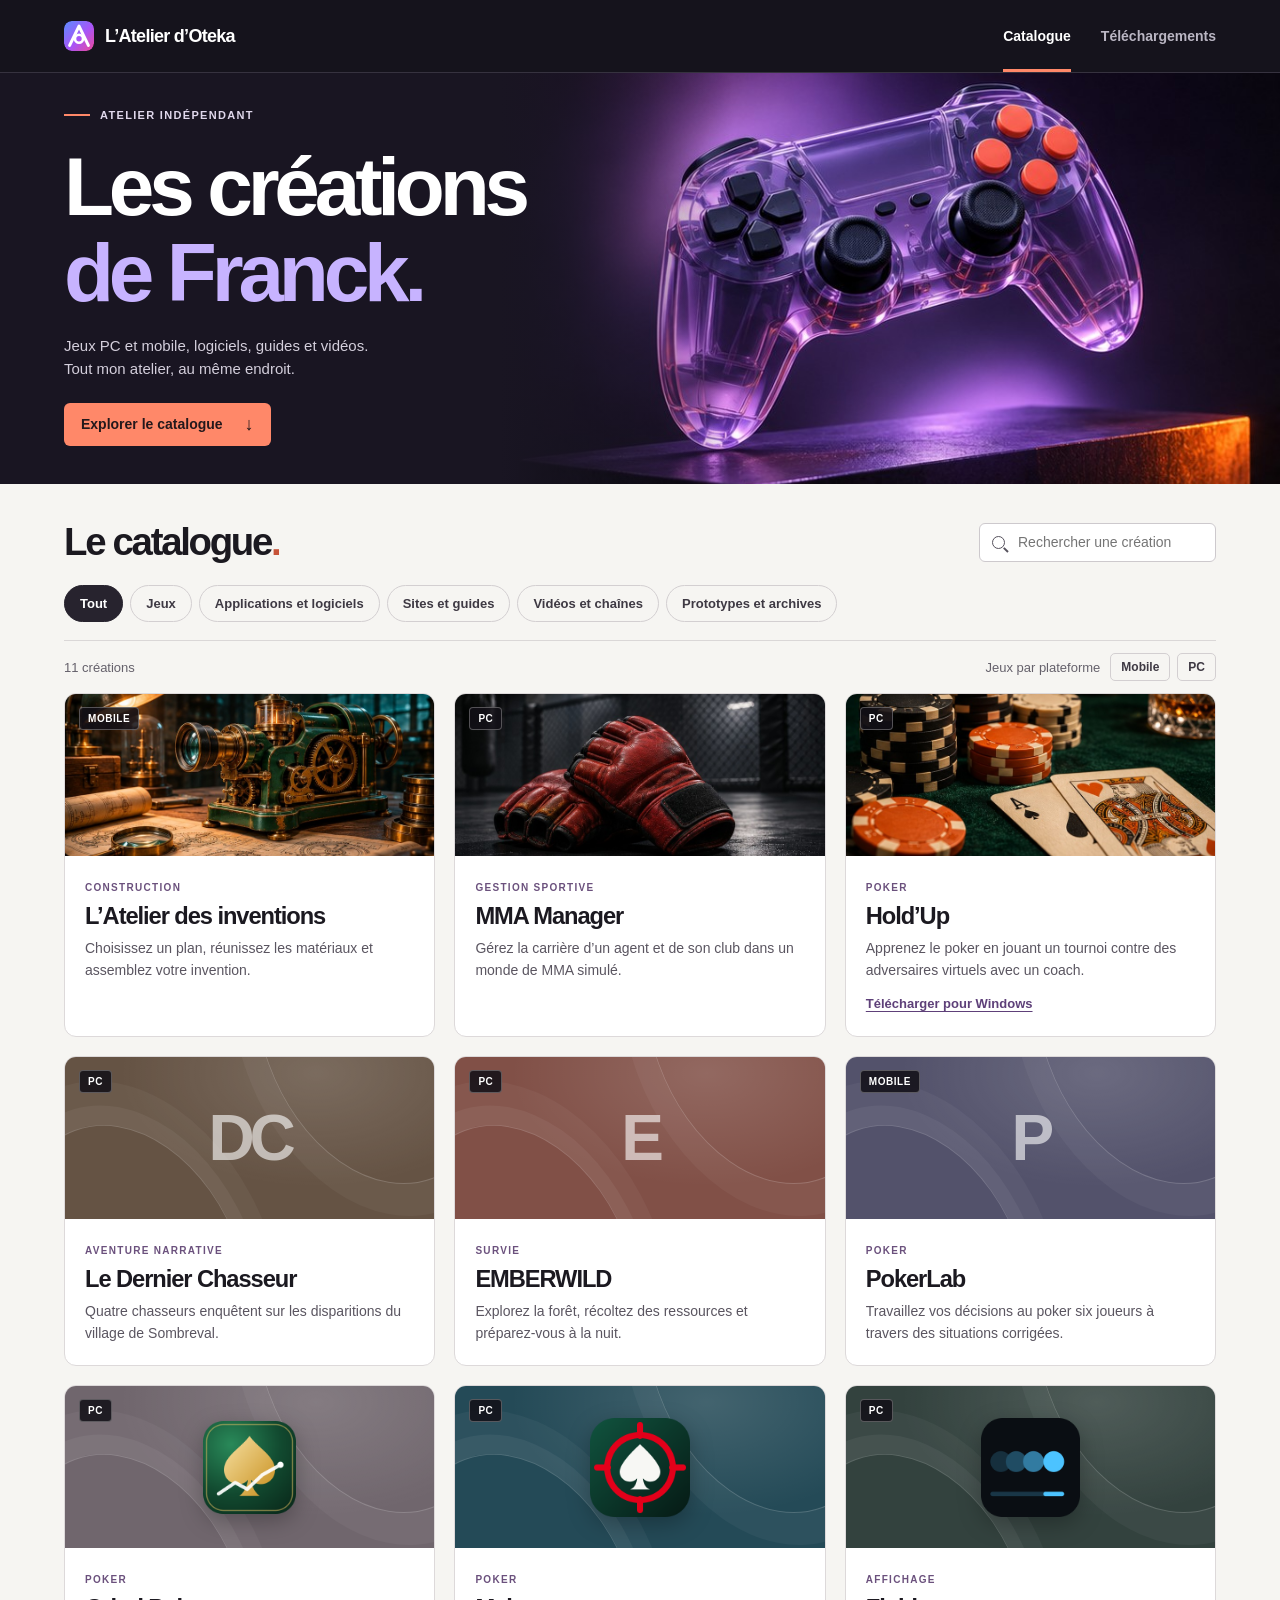
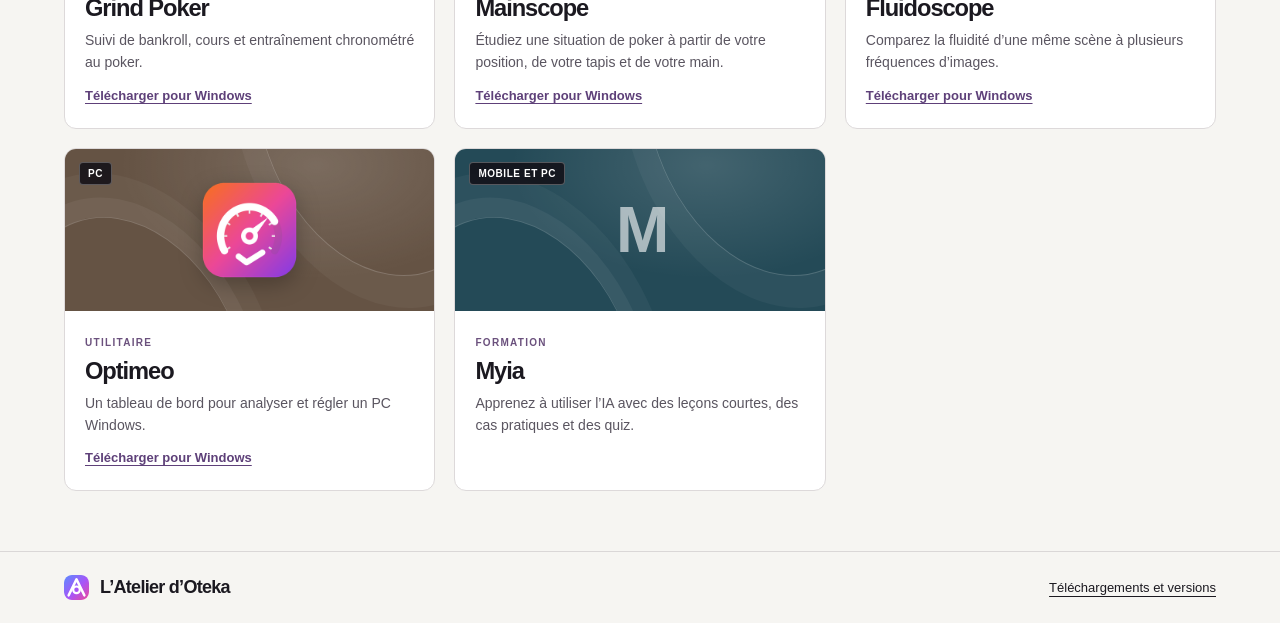
==== commit b5dcbbac: "Retirer les douze fiches sélectionnées du catalogue" ====
--- a/index.html
+++ b/index.html
@@ -31,7 +31,7 @@
 <button data-category="2" aria-pressed="false">Sites et guides</button>
 <button data-category="3" aria-pressed="false">Vidéos et chaînes</button>
 <button data-category="4" aria-pressed="false">Prototypes et archives</button></nav>
-    <div class="subrow"><p aria-live="polite" id="result">23 créations</p><div class="devices" role="group" aria-label="Jeux par plateforme"><span>Jeux par plateforme</span><button data-platform="Mobile" aria-pressed="false">Mobile</button><button data-platform="PC" aria-pressed="false">PC</button></div></div>
+    <div class="subrow"><p aria-live="polite" id="result">11 créations</p><div class="devices" role="group" aria-label="Jeux par plateforme"><span>Jeux par plateforme</span><button data-platform="Mobile" aria-pressed="false">Mobile</button><button data-platform="PC" aria-pressed="false">PC</button></div></div>
     <div class="cards"><article data-group="0" data-device="Mobile">
     <div class="visual photo" style="--tint:#70666d"><img class="cover" src="images/inventions.jpg" alt="" loading="lazy"><span class="device">Mobile</span></div>
     <div class="body"><span class="meta">Construction</span><h3>L’Atelier des inventions</h3><p>Choisissez un plan, réunissez les matériaux et assemblez votre invention.</p></div>
@@ -72,58 +72,11 @@
     <div class="visual poster" style="--tint:#655344"><img class="emblem" src="images/optimeo.png" alt="" loading="lazy"><span class="device">PC</span></div>
     <div class="body"><span class="meta">Utilitaire</span><h3>Optimeo</h3><p>Un tableau de bord pour analyser et régler un PC Windows.</p><a download href="telechargements/Optimeo-Installation-1.1.1.exe">Télécharger pour Windows</a></div>
   </article>
-<article data-group="1" data-device="PC">
-    <div class="visual poster" style="--tint:#815047"><span class="lettermark" aria-hidden="true">AP</span><span class="device">PC</span></div>
-    <div class="body"><span class="meta">Utilitaire</span><h3>Analyseur de performance</h3><p>Mesurez les performances d’un jeu Windows en temps réel avec PresentMon.</p></div>
-  </article>
-<article data-group="1" data-device="PC">
-    <div class="visual poster" style="--tint:#53526b"><span class="lettermark" aria-hidden="true">VS</span><span class="device">PC</span></div>
-    <div class="body"><span class="meta">Création vidéo</span><h3>AI Video Studio</h3><p>Un studio local de création d’images et d’animations sous Windows.</p></div>
-  </article>
-<article data-group="1" data-device="Mobile">
-    <div class="visual poster" style="--tint:#70666d"><span class="lettermark" aria-hidden="true">P</span><span class="device">Mobile</span></div>
-    <div class="body"><span class="meta">Sport</span><h3>Pulse</h3><p>Préparez vos séances de musculation et suivez vos charges et vos progrès.</p></div>
-  </article>
 <article data-group="1" data-device="Mobile et PC">
     <div class="visual poster" style="--tint:#244a57"><span class="lettermark" aria-hidden="true">M</span><span class="device">Mobile et PC</span></div>
     <div class="body"><span class="meta">Formation</span><h3>Myia</h3><p>Apprenez à utiliser l’IA avec des leçons courtes, des cas pratiques et des quiz.</p></div>
   </article>
-<article data-group="1" data-device="Mobile">
-    <div class="visual poster" style="--tint:#33423e"><span class="lettermark" aria-hidden="true">D</span><span class="device">Mobile</span></div>
-    <div class="body"><span class="meta">Développement</span><h3>Droidelier</h3><p>Concevez des applications Android et préparez leur compilation.</p></div>
-  </article>
-<article data-group="1" data-device="Mobile">
-    <div class="visual poster" style="--tint:#655344"><span class="lettermark" aria-hidden="true">P</span><span class="device">Mobile</span></div>
-    <div class="body"><span class="meta">Organisation</span><h3>Projequipe</h3><p>Suivez vos projets, vos tâches et les décisions prises avec vos agents.</p></div>
-  </article>
-<article data-group="1" data-device="Web">
-    <div class="visual poster" style="--tint:#815047"><span class="lettermark" aria-hidden="true">RA</span><span class="device">Web</span></div>
-    <div class="body"><span class="meta">Musique</span><h3>Refrain · Atelier de Carlos</h3><p>Composez et retravaillez les paroles d’un refrain.</p></div>
-  </article>
-<article data-group="2" data-device="Web">
-    <div class="visual poster" style="--tint:#53526b"><span class="lettermark" aria-hidden="true">S</span><span class="device">Web</span></div>
-    <div class="body"><span class="meta">Guides de jeux</span><h3>Soluce</h3><p>Un guide interactif pour retrouver les quêtes et suivre sa progression dans The Witcher 3.</p></div>
-  </article>
-<article data-group="3" data-device="Vidéo">
-    <div class="visual poster" style="--tint:#70666d"><span class="lettermark" aria-hidden="true">OM</span><span class="device">Vidéo</span></div>
-    <div class="body"><span class="meta">MMA</span><h3>Outsider MMA</h3><p>Une chaîne qui explique le MMA aux spectateurs.</p><a href="https://youtube.com/@Outsidermma">Voir la chaîne</a></div>
-  </article>
-<article data-group="3" data-device="Vidéo">
-    <div class="visual poster" style="--tint:#244a57"><span class="lettermark" aria-hidden="true">MM</span><span class="device">Vidéo</span></div>
-    <div class="body"><span class="meta">Quiz</span><h3>La machine MMA</h3><p>Un projet de vidéos et de quiz sur le MMA.</p></div>
-  </article>
-<article data-group="3" data-device="Vidéo">
-    <div class="visual poster" style="--tint:#33423e"><span class="lettermark" aria-hidden="true">LC</span><span class="device">Vidéo</span></div>
-    <div class="body"><span class="meta">Contes</span><h3>Les contes Bonne nuit</h3><p>Une série de contes, dont l’épisode de Céleste la baleine des étoiles.</p></div>
-  </article>
-<article data-group="4" data-device="Mobile">
-    <div class="visual poster" style="--tint:#655344"><span class="lettermark" aria-hidden="true">DT</span><span class="device">Mobile</span></div>
-    <div class="body"><span class="meta">Prototype</span><h3>Droidelier test</h3><p>Une application Android de démonstration pour vérifier la compilation APK.</p></div>
-  </article>
-<article data-group="4" data-device="PC">
-    <div class="visual poster" style="--tint:#815047"><span class="lettermark" aria-hidden="true">MM</span><span class="device">PC</span></div>
-    <div class="body"><span class="meta">Archive</span><h3>MMA Manager v1</h3><p>Ancienne version locale de MMA Manager.</p></div>
-  </article></div>
+</div>
     <p id="empty" class="empty" hidden>Aucune création ne correspond à cette recherche.</p>
   </section></main><footer><div class="wrap foot"><a class="brand" href="index.html"><img src="images/logo.svg" width="25" height="25" alt="">L’Atelier d’Oteka</a><a href="telechargements.html#creations">Téléchargements et versions</a></div></footer>
 <script src="js/catalogue.js"></script></body></html>
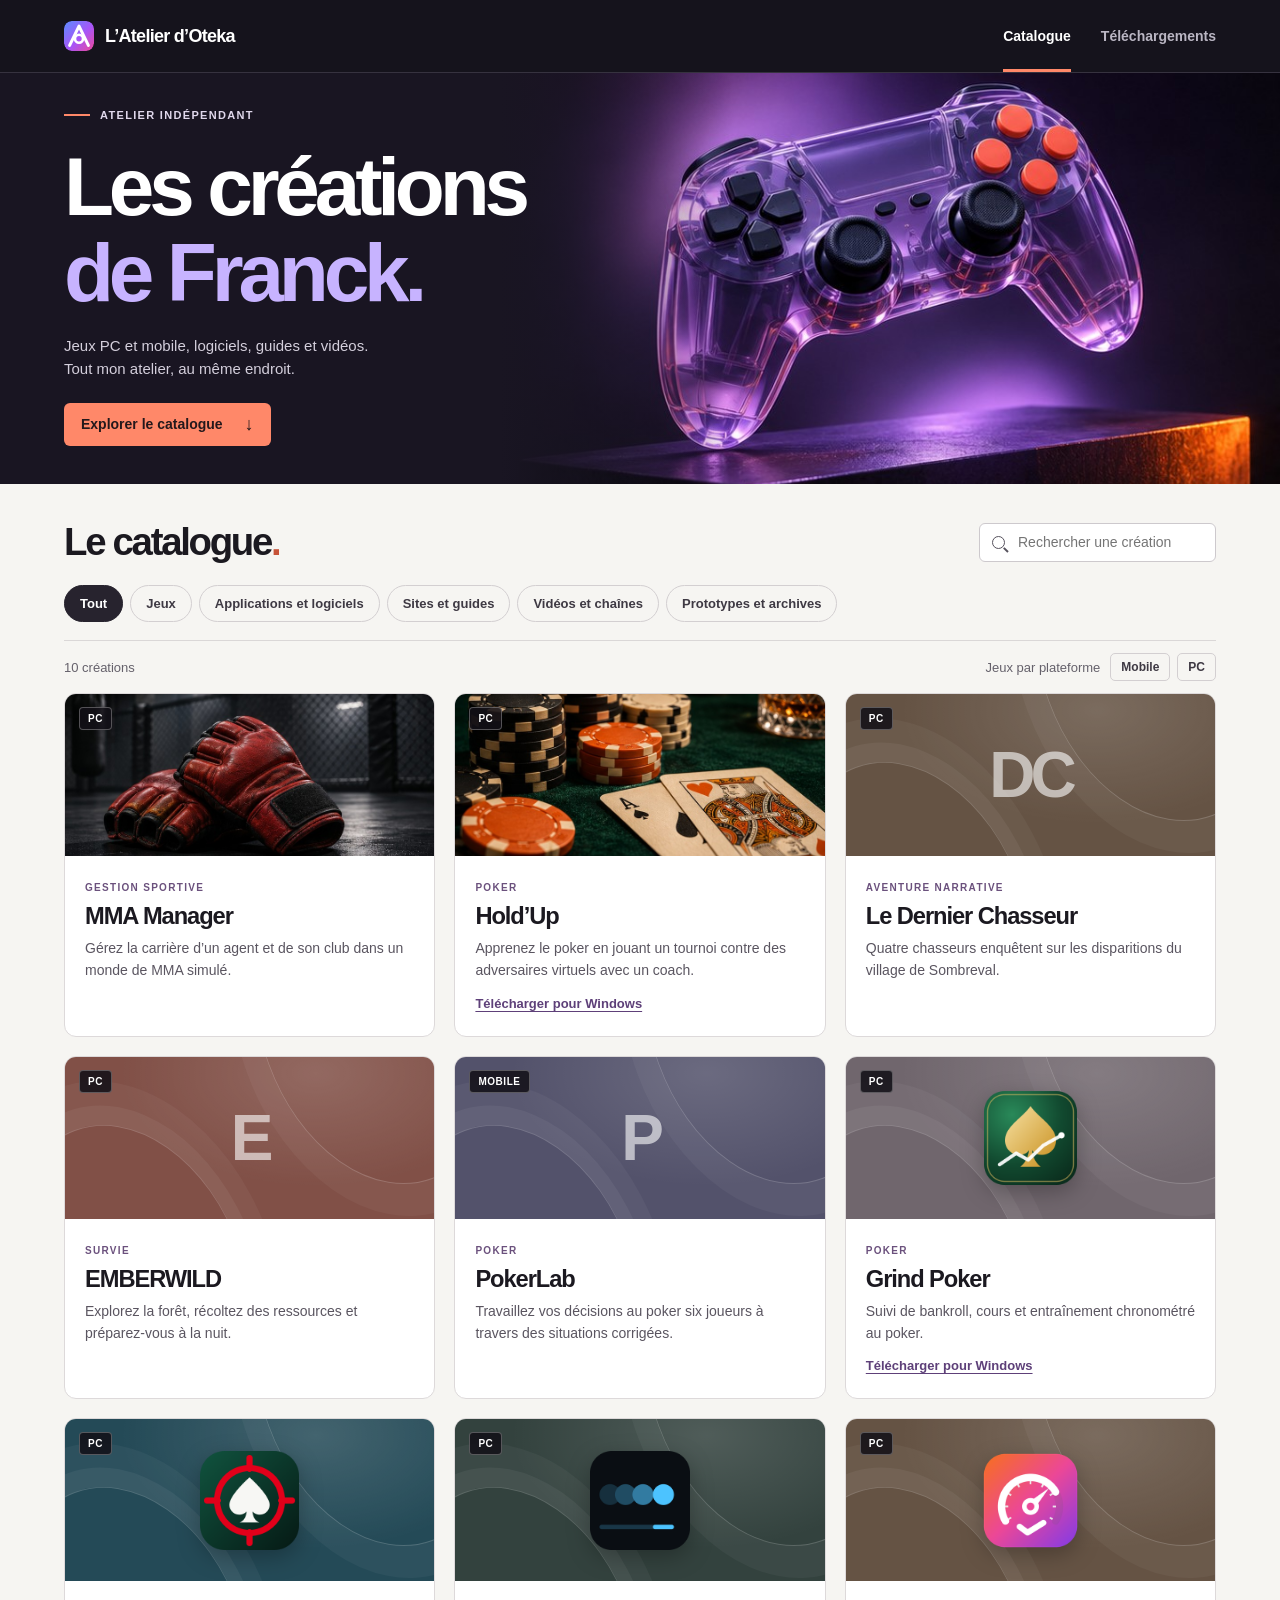
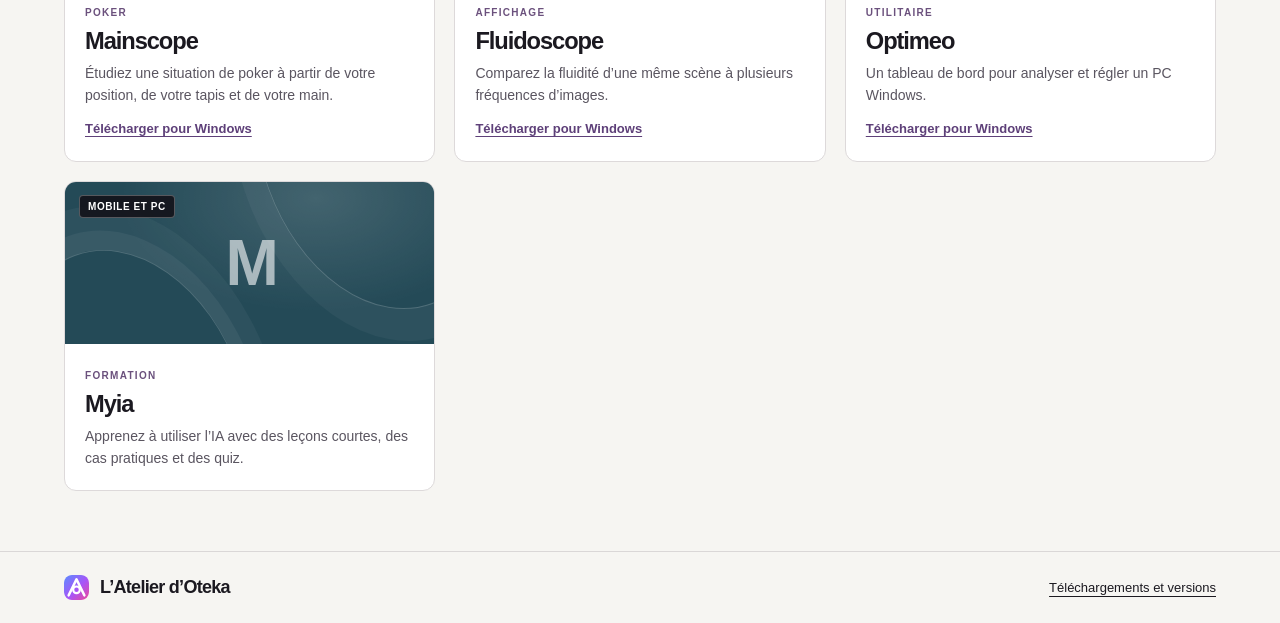
==== commit e30a75c8: "Retirer la fiche L’Atelier des inventions" ====
--- a/index.html
+++ b/index.html
@@ -31,11 +31,8 @@
 <button data-category="2" aria-pressed="false">Sites et guides</button>
 <button data-category="3" aria-pressed="false">Vidéos et chaînes</button>
 <button data-category="4" aria-pressed="false">Prototypes et archives</button></nav>
-    <div class="subrow"><p aria-live="polite" id="result">11 créations</p><div class="devices" role="group" aria-label="Jeux par plateforme"><span>Jeux par plateforme</span><button data-platform="Mobile" aria-pressed="false">Mobile</button><button data-platform="PC" aria-pressed="false">PC</button></div></div>
-    <div class="cards"><article data-group="0" data-device="Mobile">
-    <div class="visual photo" style="--tint:#70666d"><img class="cover" src="images/inventions.jpg" alt="" loading="lazy"><span class="device">Mobile</span></div>
-    <div class="body"><span class="meta">Construction</span><h3>L’Atelier des inventions</h3><p>Choisissez un plan, réunissez les matériaux et assemblez votre invention.</p></div>
-  </article>
+    <div class="subrow"><p aria-live="polite" id="result">10 créations</p><div class="devices" role="group" aria-label="Jeux par plateforme"><span>Jeux par plateforme</span><button data-platform="Mobile" aria-pressed="false">Mobile</button><button data-platform="PC" aria-pressed="false">PC</button></div></div>
+    <div class="cards">
 <article data-group="0" data-device="PC">
     <div class="visual photo" style="--tint:#244a57"><img class="cover" src="images/mma.jpg" alt="" loading="lazy"><span class="device">PC</span></div>
     <div class="body"><span class="meta">Gestion sportive</span><h3>MMA Manager</h3><p>Gérez la carrière d’un agent et de son club dans un monde de MMA simulé.</p></div>
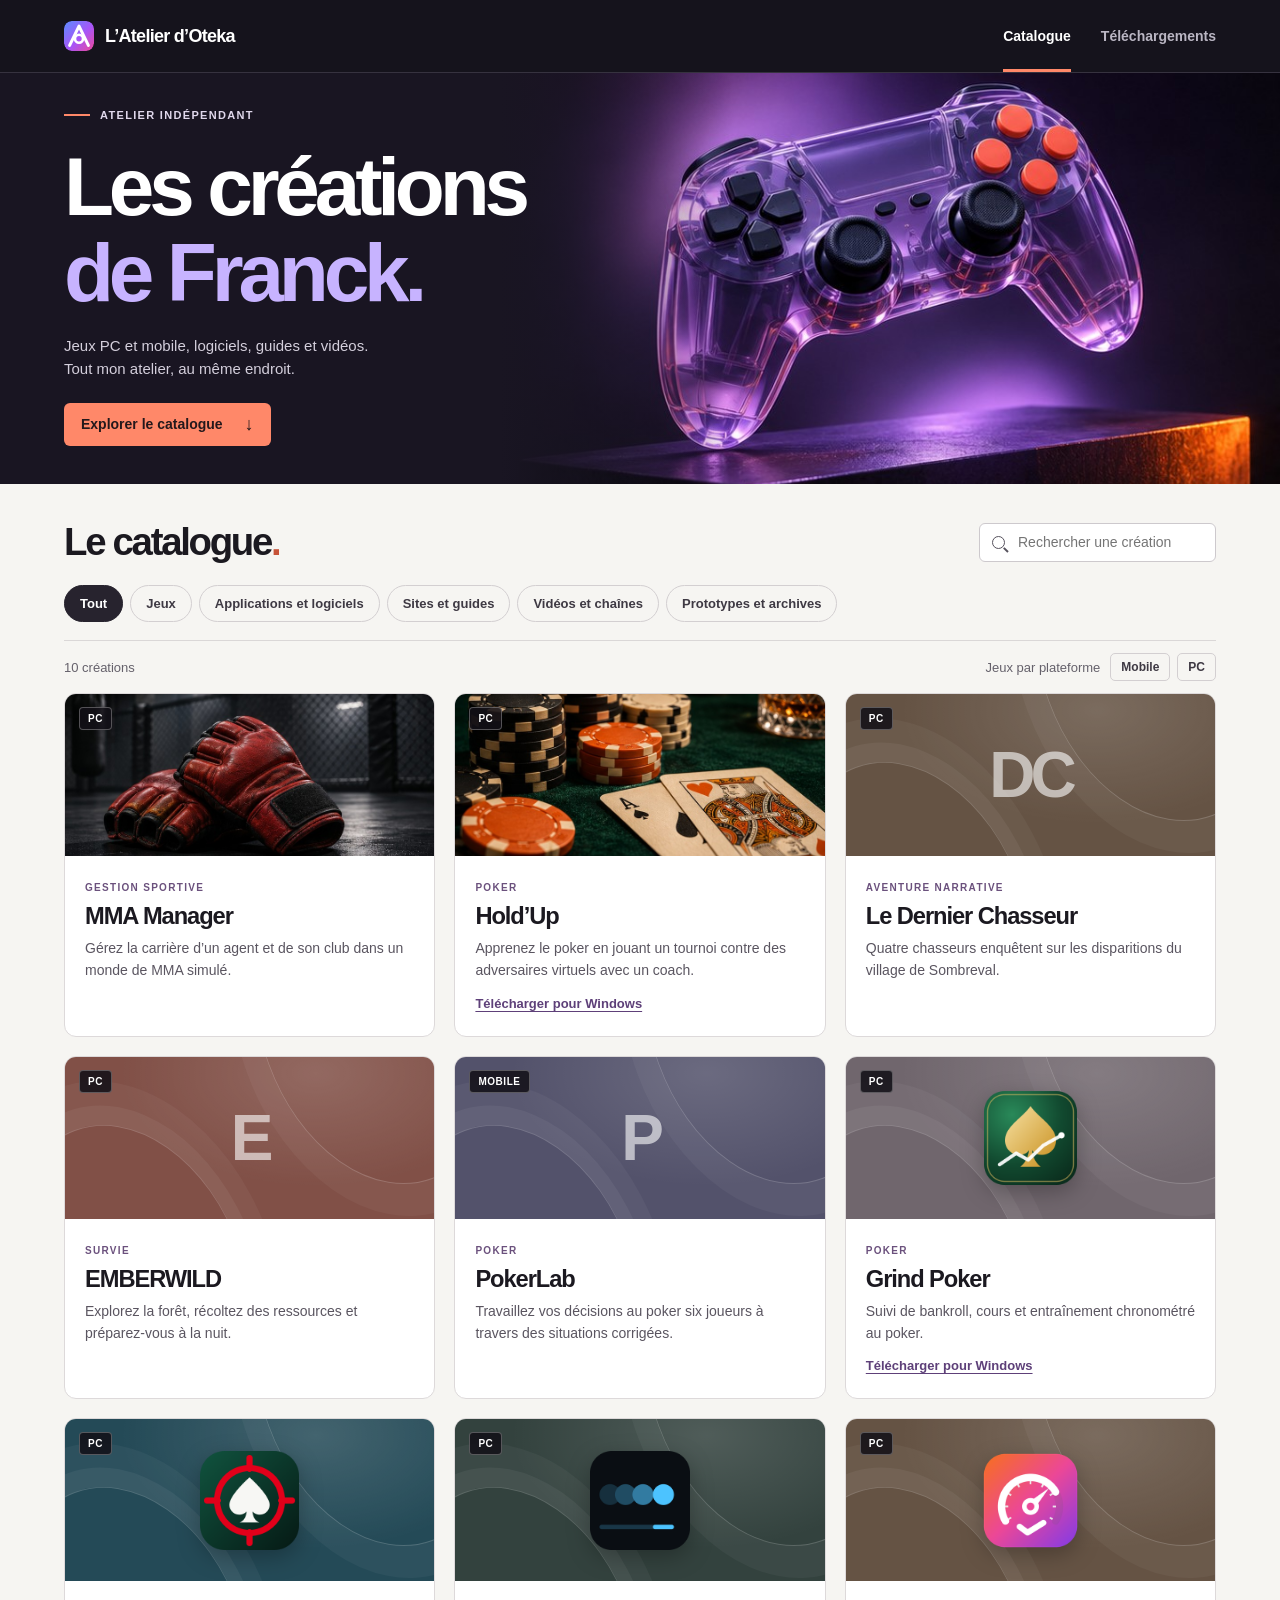
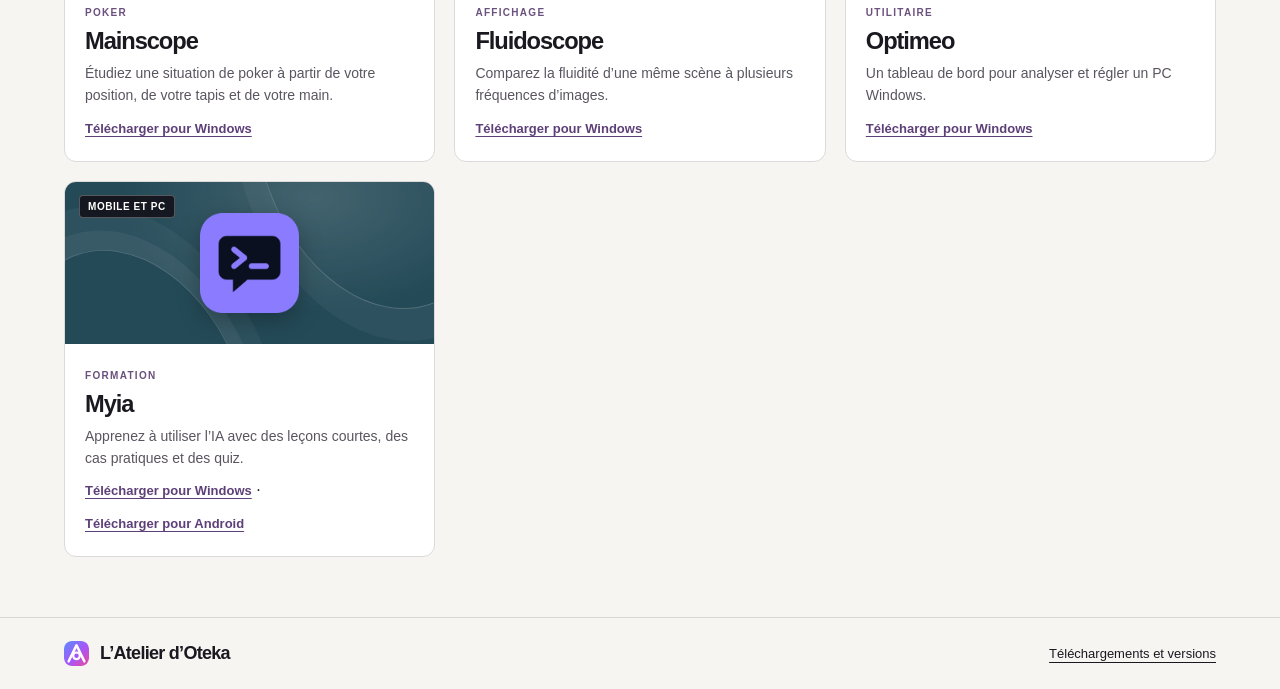
==== commit 113b23b7: "Publier Myia 1.1.1 pour Windows et Android" ====
--- a/index.html
+++ b/index.html
@@ -70,8 +70,8 @@
     <div class="body"><span class="meta">Utilitaire</span><h3>Optimeo</h3><p>Un tableau de bord pour analyser et régler un PC Windows.</p><a download href="telechargements/Optimeo-Installation-1.1.1.exe">Télécharger pour Windows</a></div>
   </article>
 <article data-group="1" data-device="Mobile et PC">
-    <div class="visual poster" style="--tint:#244a57"><span class="lettermark" aria-hidden="true">M</span><span class="device">Mobile et PC</span></div>
-    <div class="body"><span class="meta">Formation</span><h3>Myia</h3><p>Apprenez à utiliser l’IA avec des leçons courtes, des cas pratiques et des quiz.</p></div>
+    <div class="visual poster" style="--tint:#244a57"><img class="emblem" src="images/myia.png" alt="" loading="lazy"><span class="device">Mobile et PC</span></div>
+    <div class="body"><span class="meta">Formation</span><h3>Myia</h3><p>Apprenez à utiliser l’IA avec des leçons courtes, des cas pratiques et des quiz.</p><a download href="telechargements/Myia-Installation-1.1.1.exe">Télécharger pour Windows</a> · <a download href="telechargements/Myia-1.1.1.apk">Télécharger pour Android</a></div>
   </article>
 </div>
     <p id="empty" class="empty" hidden>Aucune création ne correspond à cette recherche.</p>
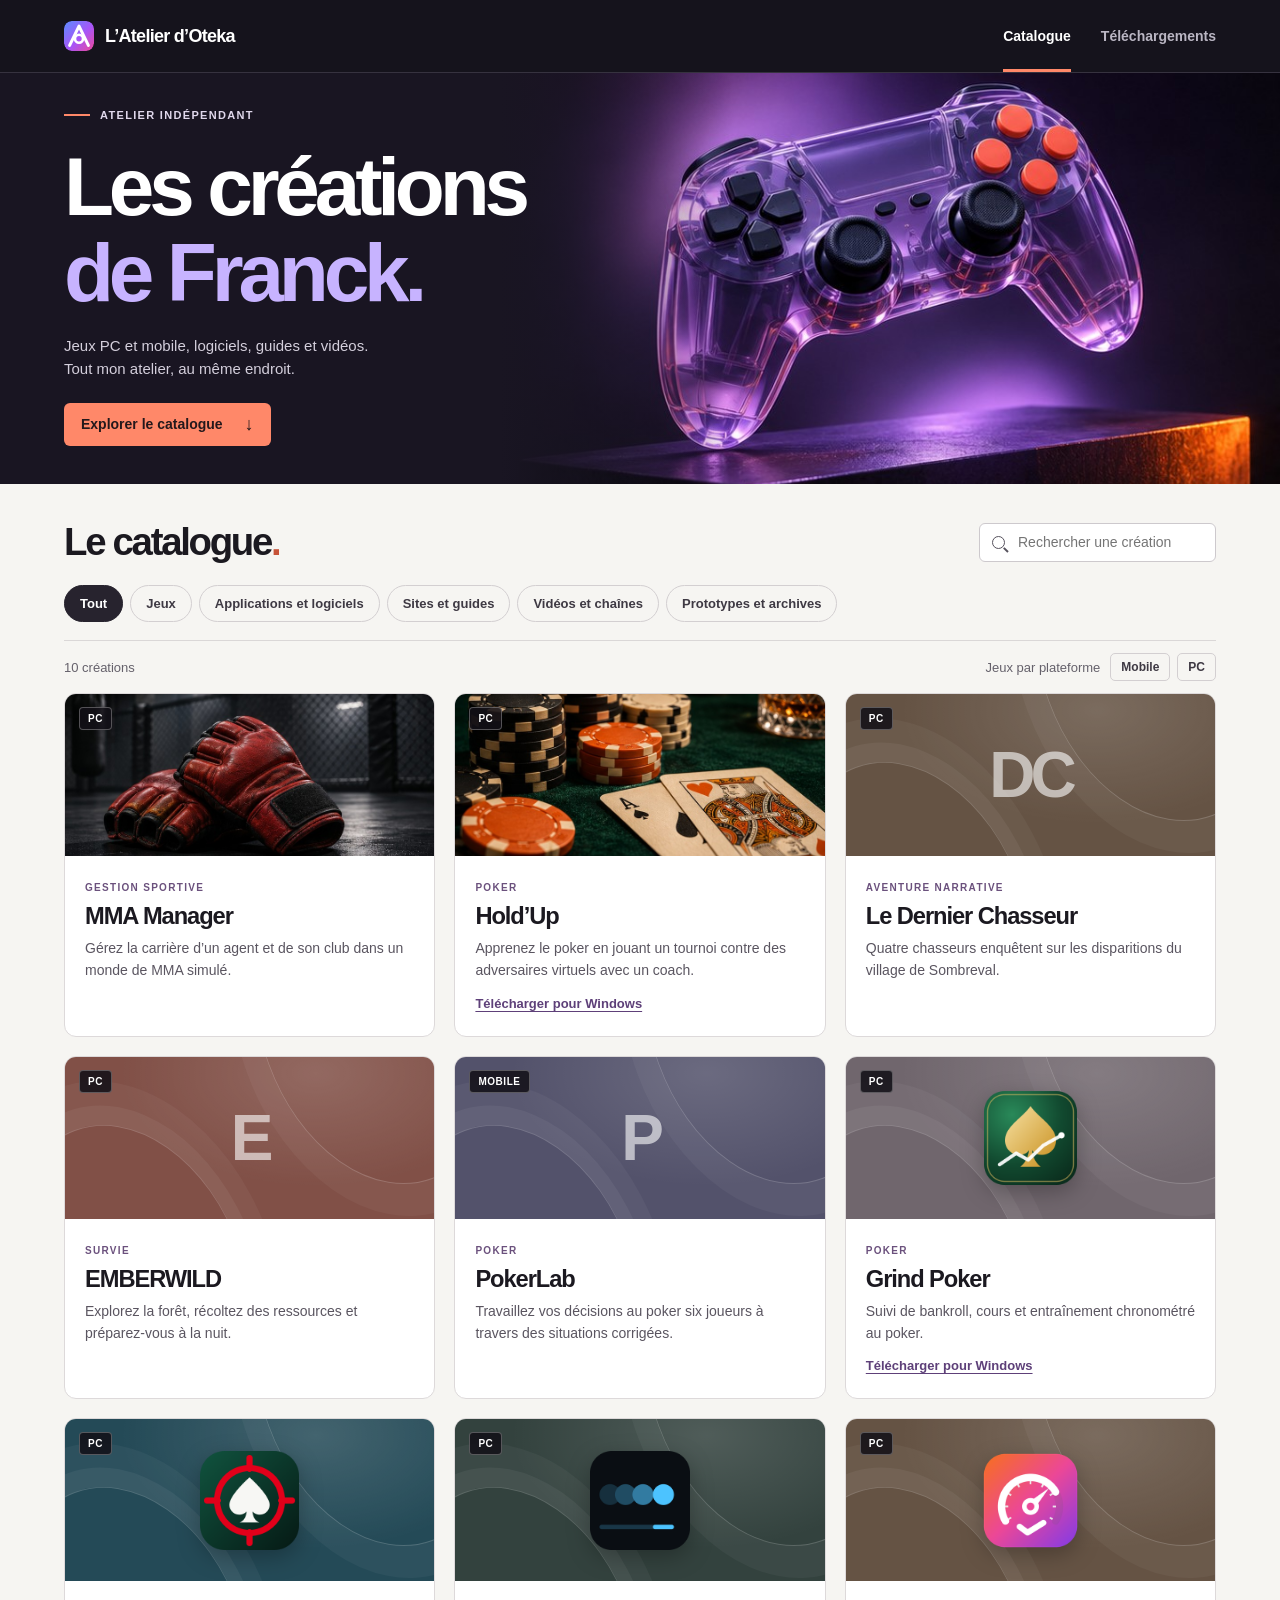
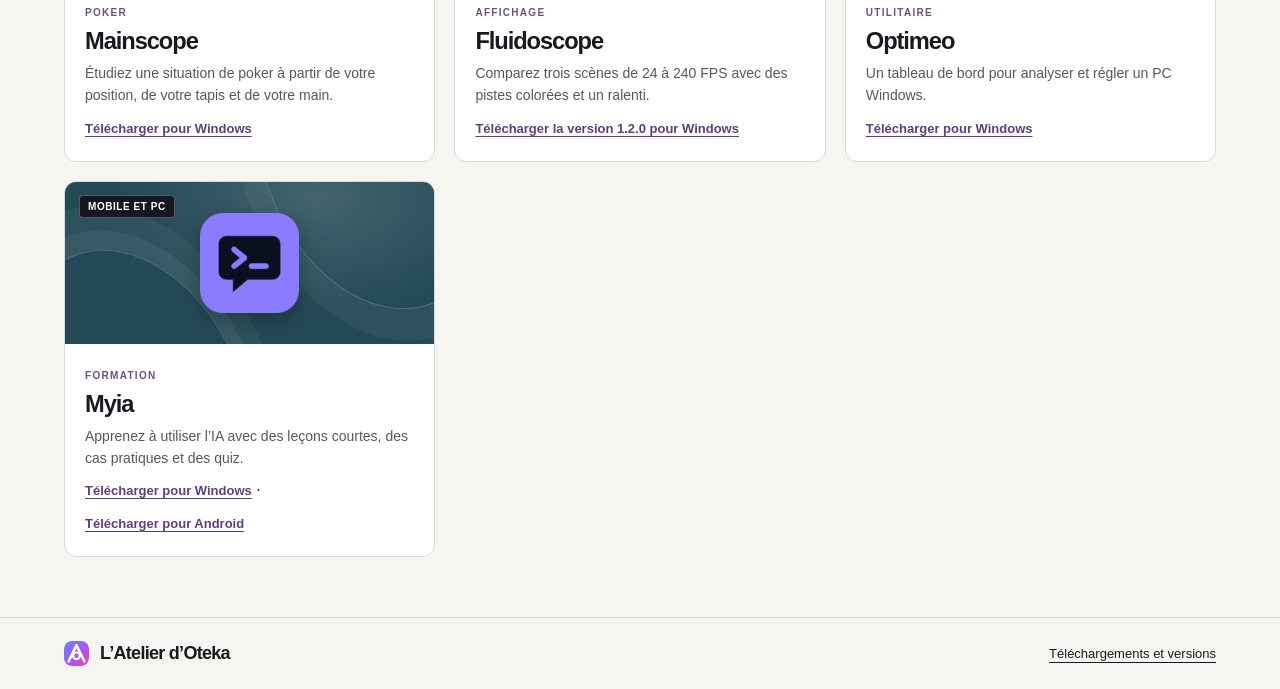
==== commit 0e73a0e4: "Publier Fluidoscope 1.2.0" ====
--- a/index.html
+++ b/index.html
@@ -63,7 +63,7 @@
   </article>
 <article data-group="1" data-device="PC">
     <div class="visual poster" style="--tint:#33423e"><img class="emblem" src="images/fluidoscope.png" alt="" loading="lazy"><span class="device">PC</span></div>
-    <div class="body"><span class="meta">Affichage</span><h3>Fluidoscope</h3><p>Comparez la fluidité d’une même scène à plusieurs fréquences d’images.</p><a download href="telechargements/Fluidoscope-1.0.0.exe">Télécharger pour Windows</a></div>
+    <div class="body"><span class="meta">Affichage</span><h3>Fluidoscope</h3><p>Comparez trois scènes de 24 à 240 FPS avec des pistes colorées et un ralenti.</p><a download href="telechargements/Fluidoscope-1.2.0.exe">Télécharger la version 1.2.0 pour Windows</a></div>
   </article>
 <article data-group="1" data-device="PC">
     <div class="visual poster" style="--tint:#655344"><img class="emblem" src="images/optimeo.png" alt="" loading="lazy"><span class="device">PC</span></div>
@@ -76,4 +76,4 @@
 </div>
     <p id="empty" class="empty" hidden>Aucune création ne correspond à cette recherche.</p>
   </section></main><footer><div class="wrap foot"><a class="brand" href="index.html"><img src="images/logo.svg" width="25" height="25" alt="">L’Atelier d’Oteka</a><a href="telechargements.html#creations">Téléchargements et versions</a></div></footer>
-<script src="js/catalogue.js"></script></body></html>+<script src="js/catalogue.js"></script></body></html>
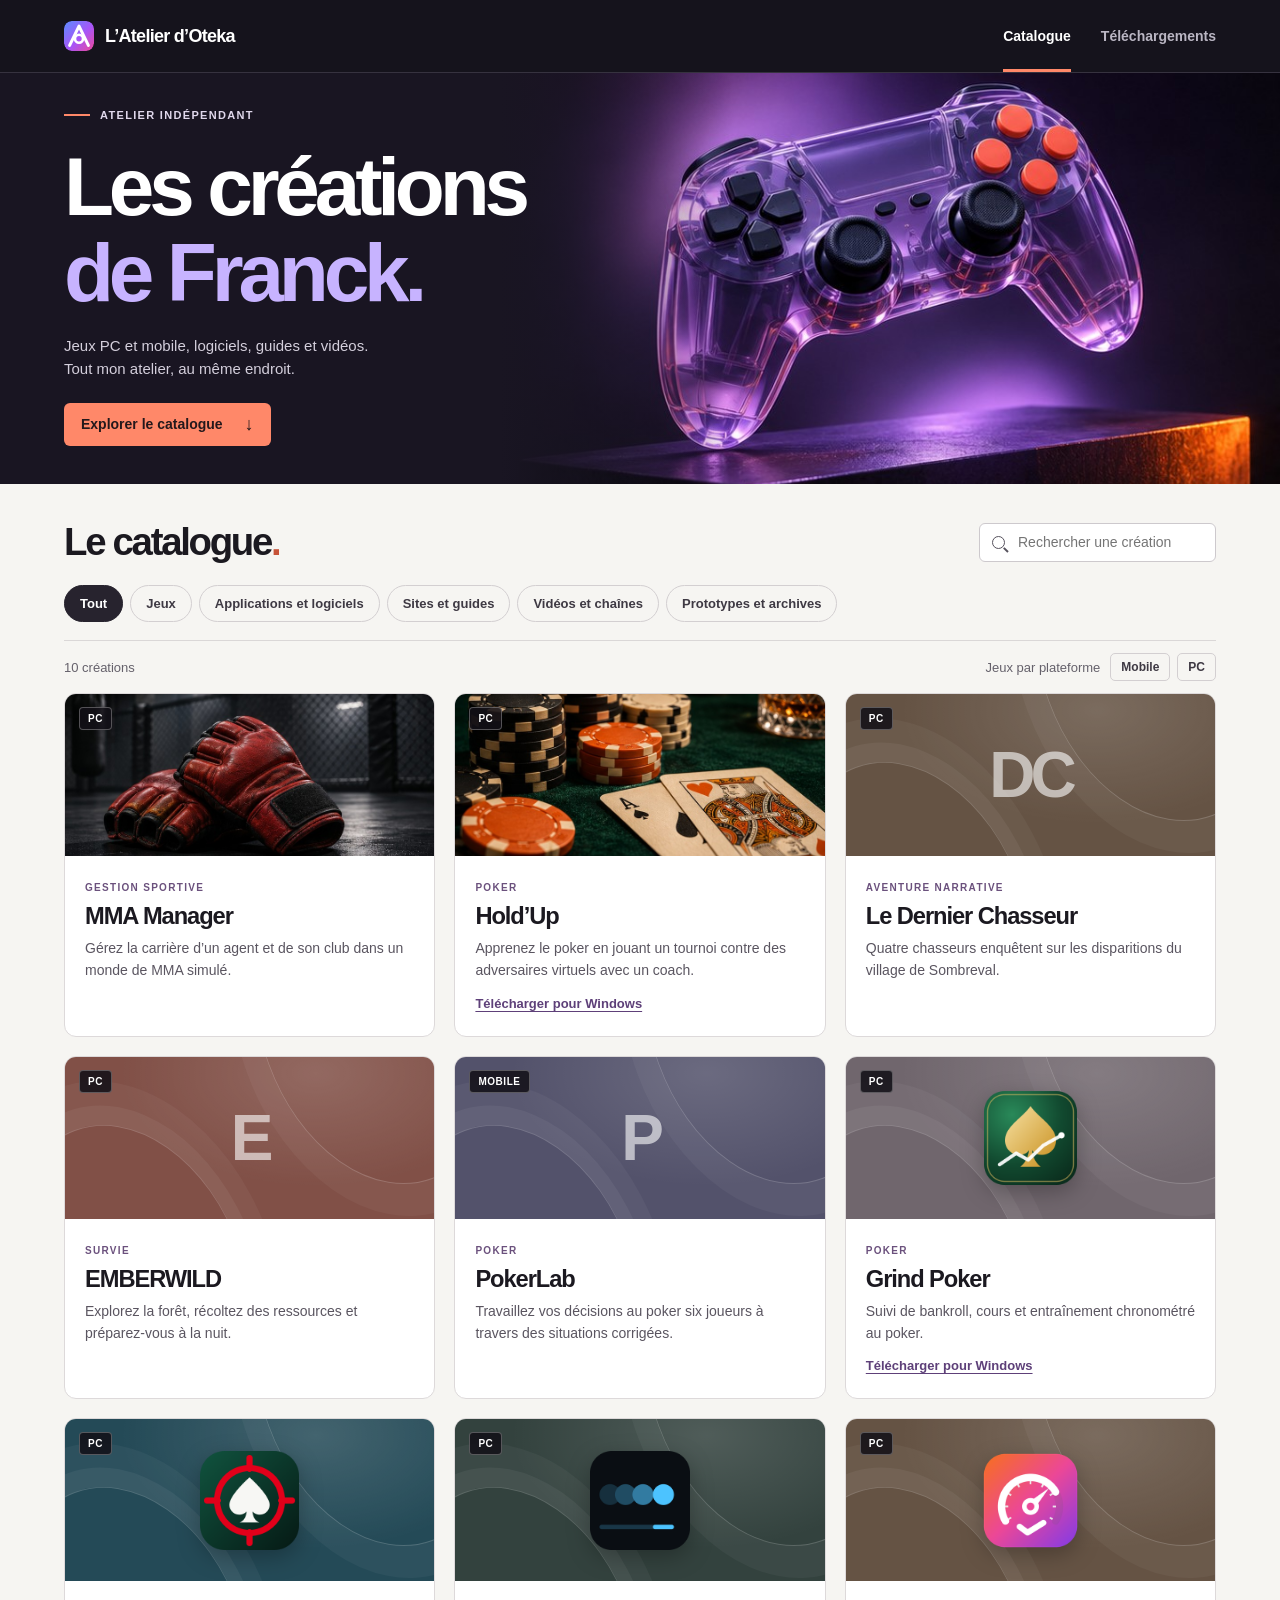
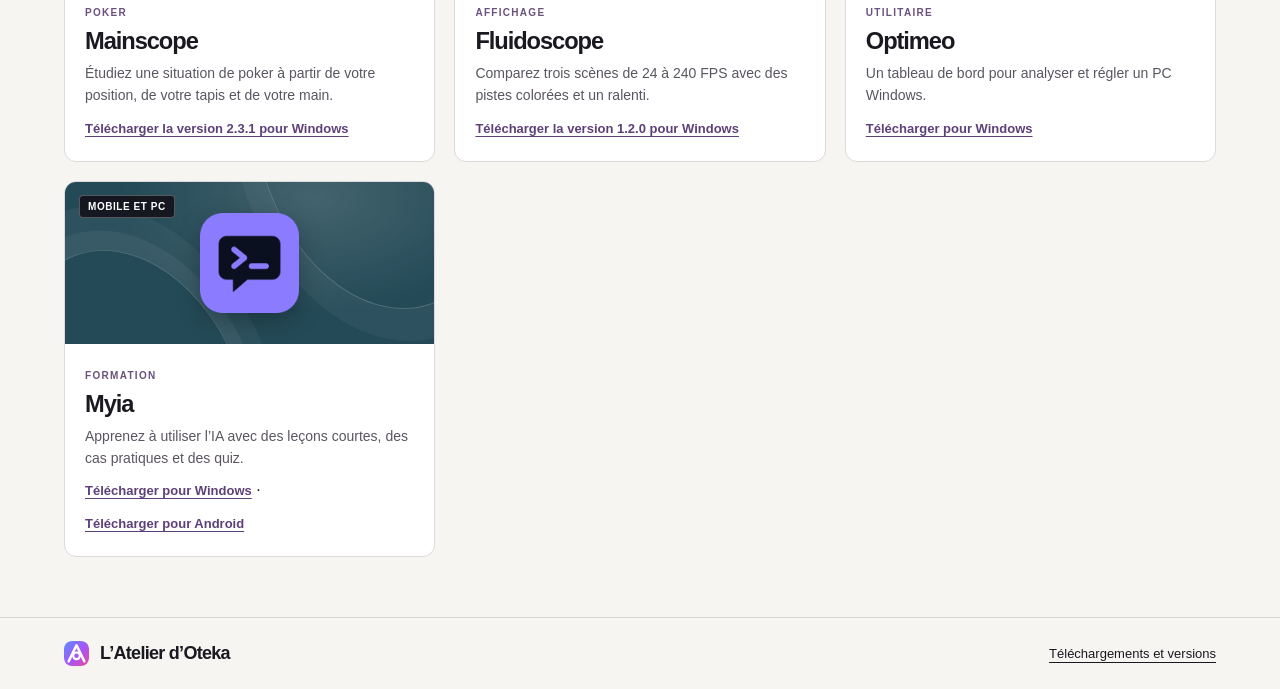
==== commit 4597d202: "Publier Mainscope 2.3.1 pour Windows" ====
--- a/index.html
+++ b/index.html
@@ -59,7 +59,7 @@
   </article>
 <article data-group="1" data-device="PC">
     <div class="visual poster" style="--tint:#244a57"><img class="emblem" src="images/mainscope-1.0.0.png" alt="" loading="lazy"><span class="device">PC</span></div>
-    <div class="body"><span class="meta">Poker</span><h3>Mainscope</h3><p>Étudiez une situation de poker à partir de votre position, de votre tapis et de votre main.</p><a download href="telechargements/Mainscope-Installation-2.3.0.exe">Télécharger pour Windows</a></div>
+    <div class="body"><span class="meta">Poker</span><h3>Mainscope</h3><p>Étudiez une situation de poker à partir de votre position, de votre tapis et de votre main.</p><a download href="telechargements/Mainscope-Installation-2.3.1.exe">Télécharger la version 2.3.1 pour Windows</a></div>
   </article>
 <article data-group="1" data-device="PC">
     <div class="visual poster" style="--tint:#33423e"><img class="emblem" src="images/fluidoscope.png" alt="" loading="lazy"><span class="device">PC</span></div>
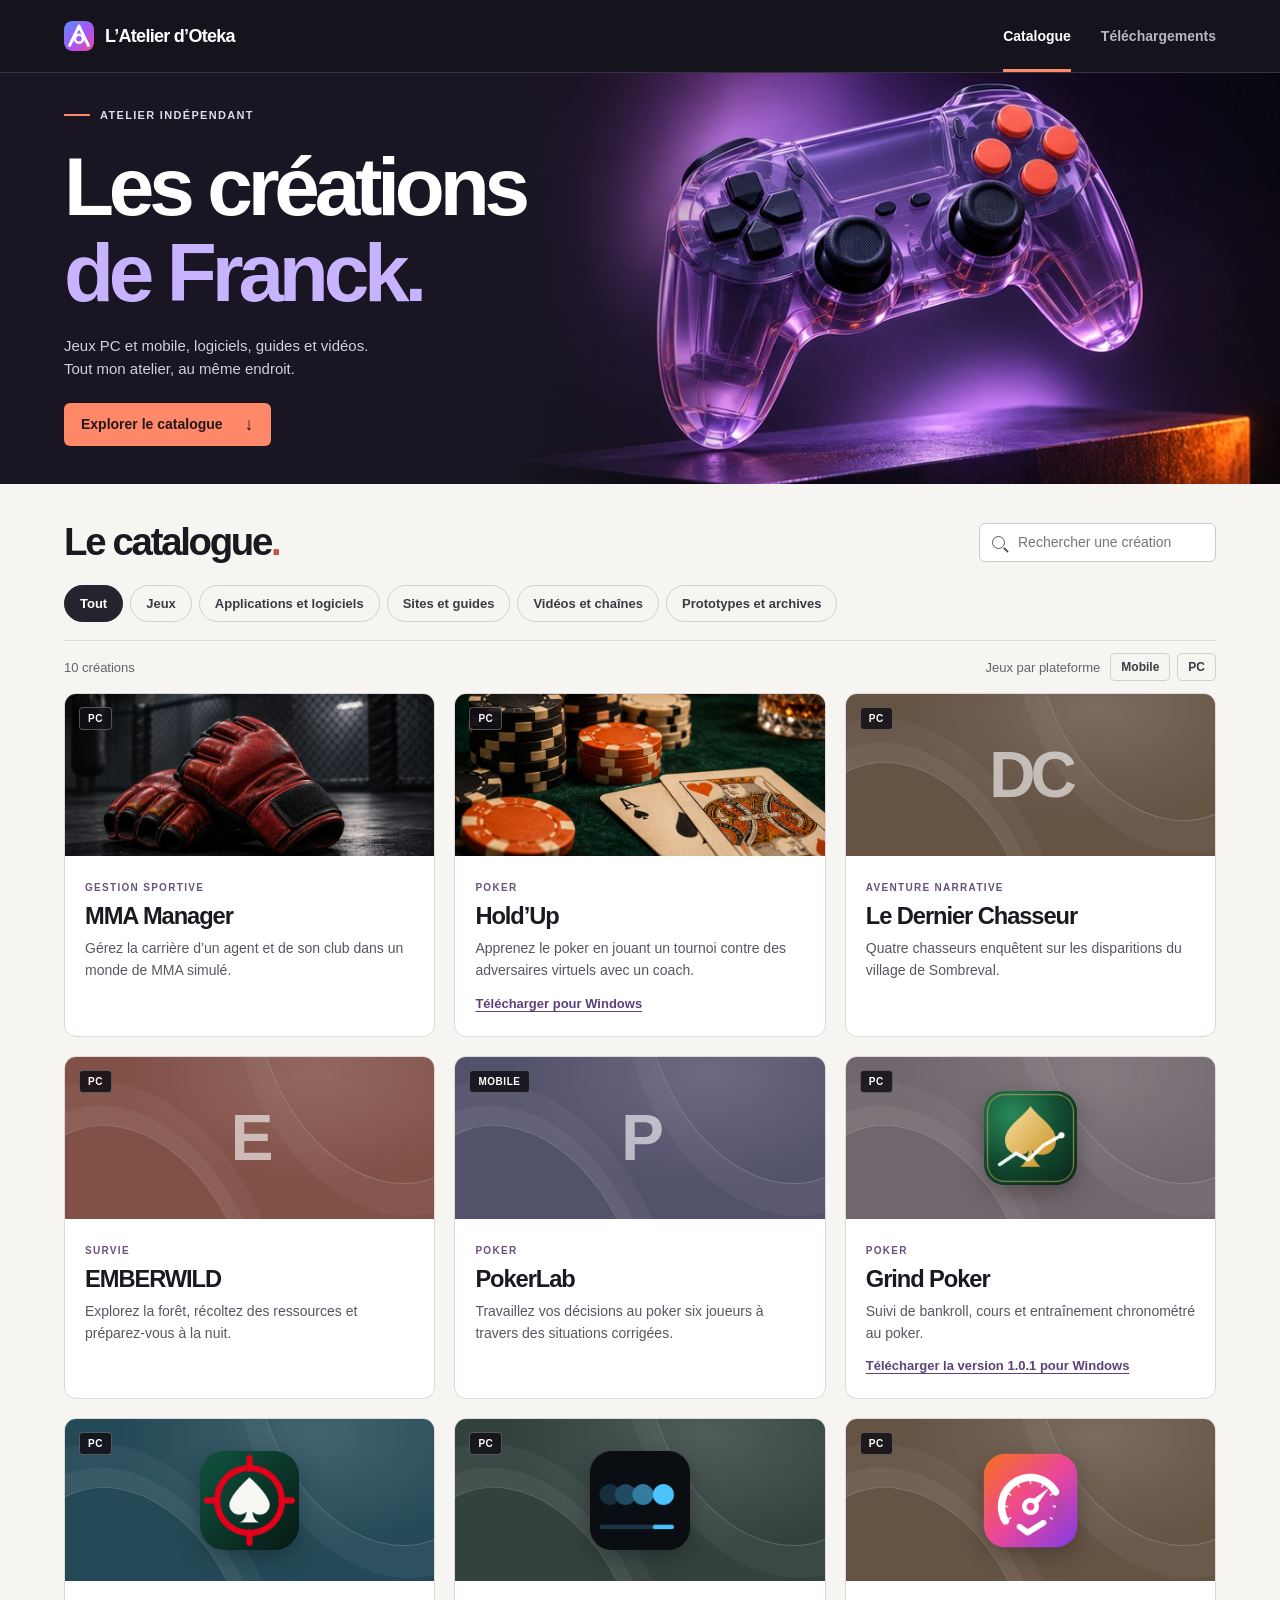
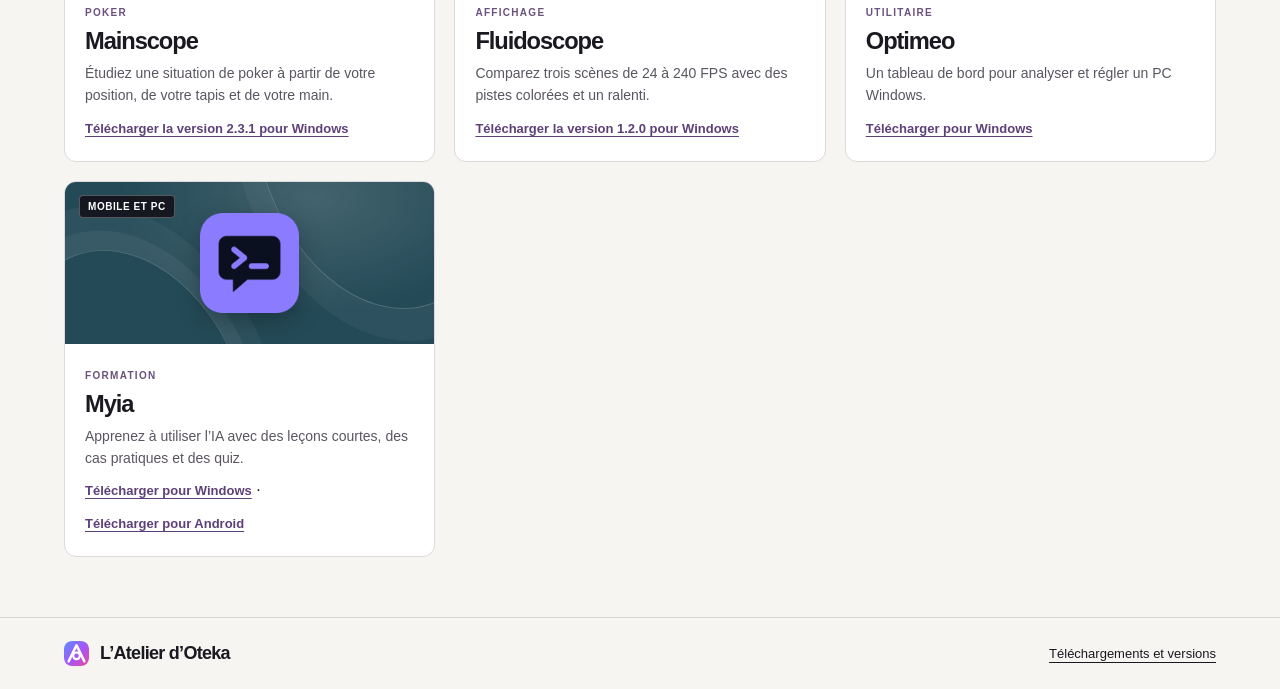
==== commit b070a471: "Publier Grind Poker 1.0.1 pour Windows et ses sources" ====
--- a/index.html
+++ b/index.html
@@ -55,7 +55,7 @@
   </article>
 <article data-group="1" data-device="PC">
     <div class="visual poster" style="--tint:#70666d"><img class="emblem" src="images/grind-poker.png" alt="" loading="lazy"><span class="device">PC</span></div>
-    <div class="body"><span class="meta">Poker</span><h3>Grind Poker</h3><p>Suivi de bankroll, cours et entraînement chronométré au poker.</p><a download href="telechargements/GrindPoker-Installation-1.0.0.exe">Télécharger pour Windows</a></div>
+    <div class="body"><span class="meta">Poker</span><h3>Grind Poker</h3><p>Suivi de bankroll, cours et entraînement chronométré au poker.</p><a download href="telechargements/GrindPoker-Installation-1.0.1.exe">Télécharger la version 1.0.1 pour Windows</a></div>
   </article>
 <article data-group="1" data-device="PC">
     <div class="visual poster" style="--tint:#244a57"><img class="emblem" src="images/mainscope-1.0.0.png" alt="" loading="lazy"><span class="device">PC</span></div>
